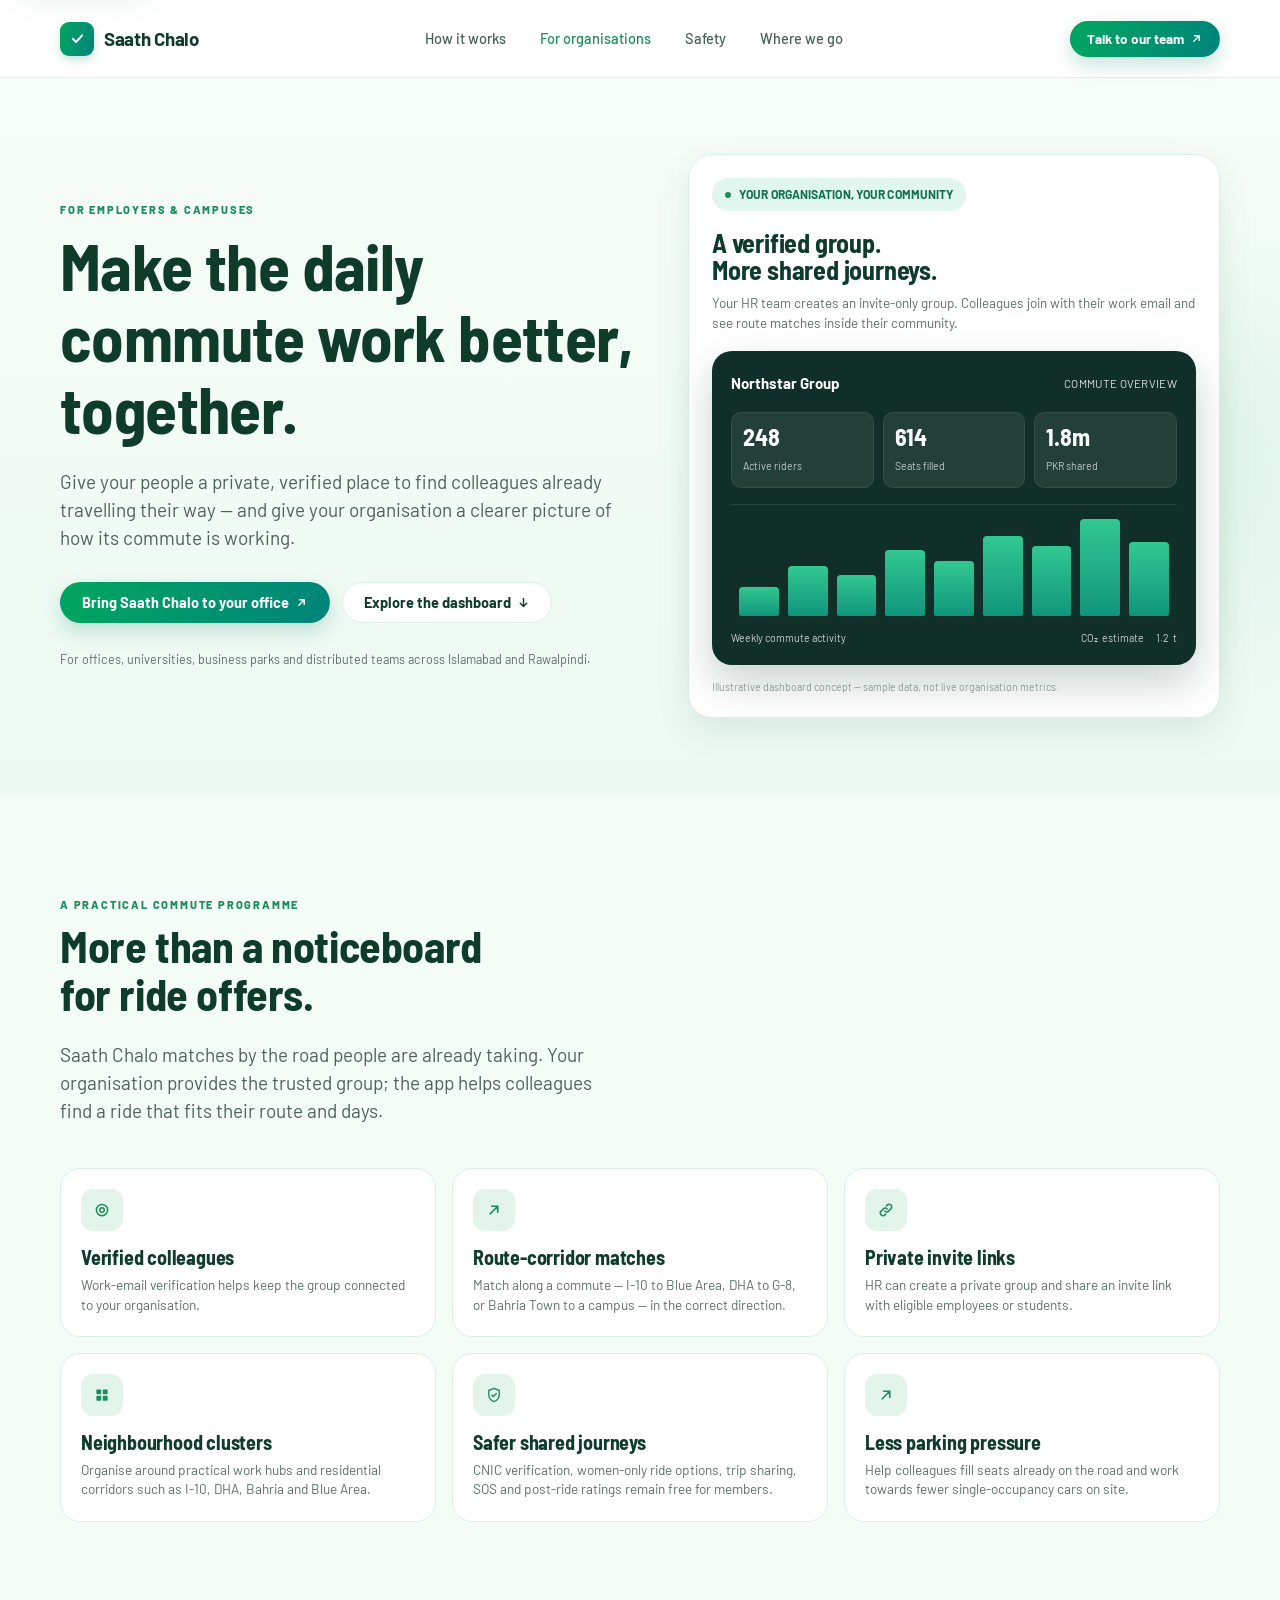
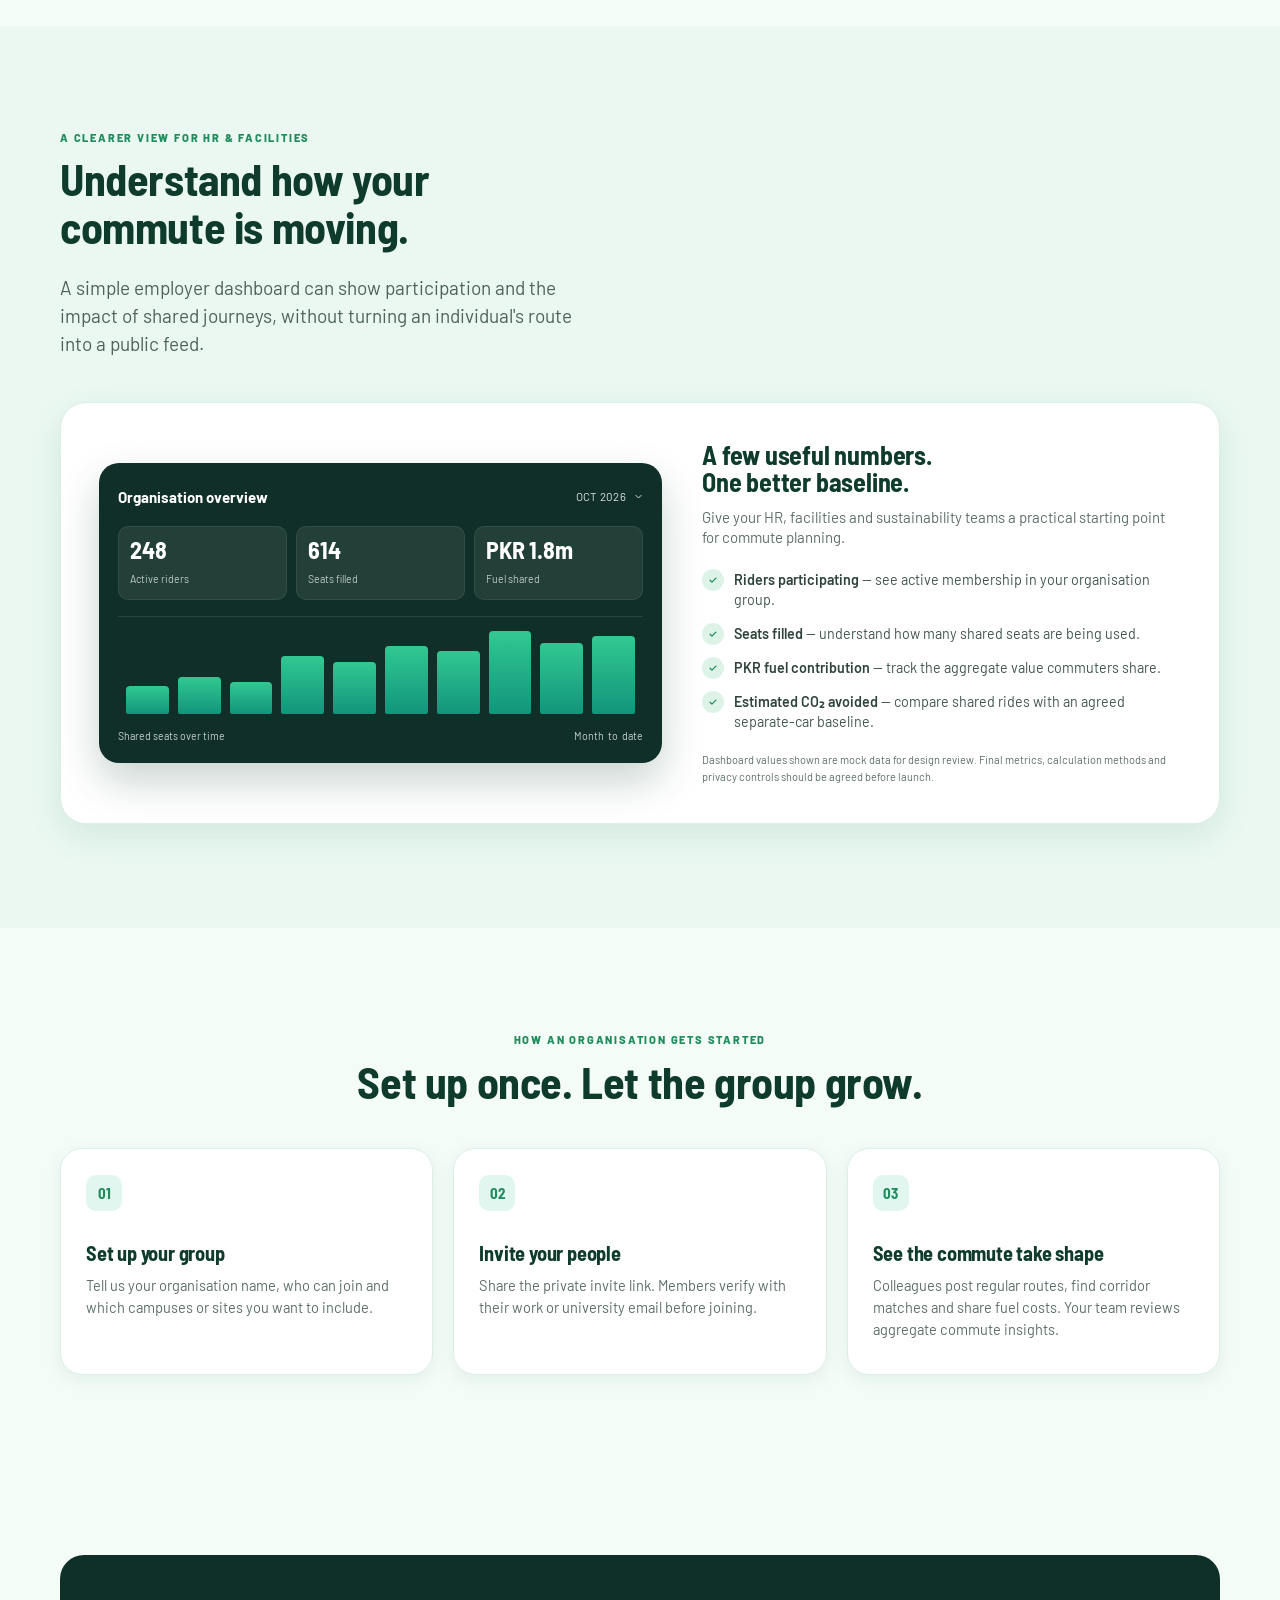
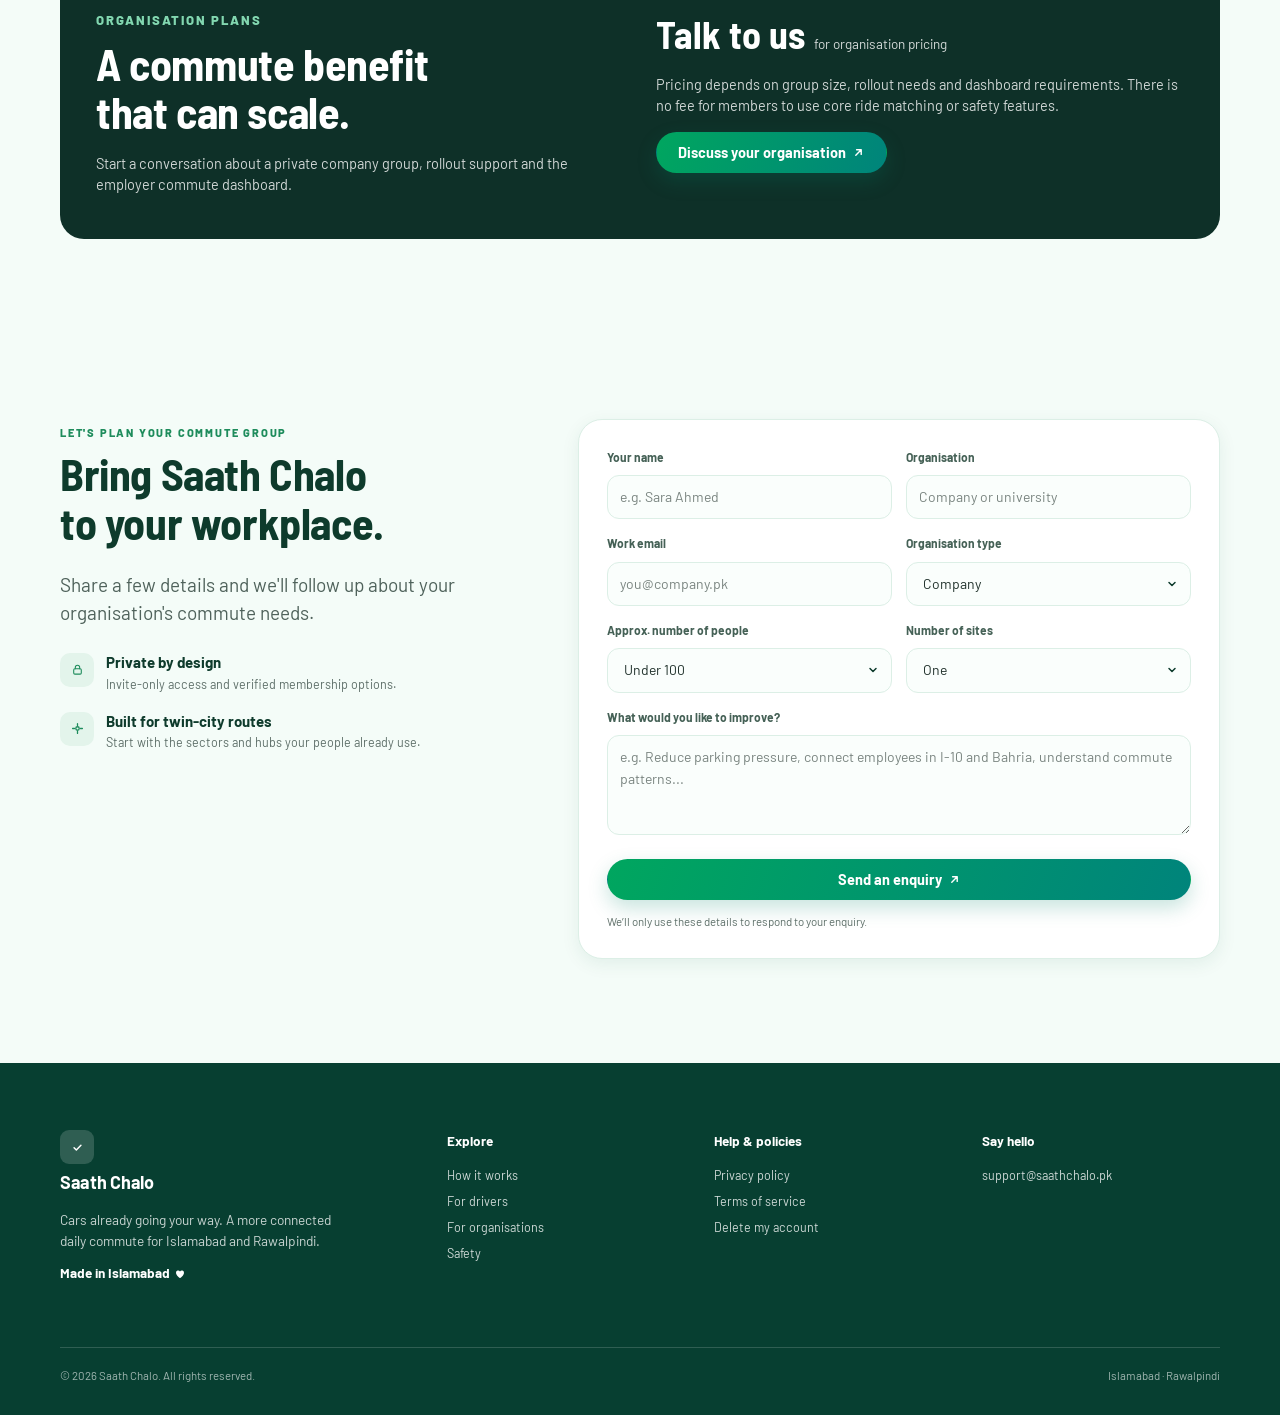
==== public/organisations.html @ 3e1734c1 "Rebuild the site from the ChatGPT design handoff, with section switches Three pages (Home, For organ" ====
<!doctype html>
<html lang="en">
<head>
<meta charset="utf-8">
<meta name="viewport" content="width=device-width, initial-scale=1">
<title>For organisations — Saath Chalo | Commute groups for offices and campuses</title>
<meta name="description" content="Give your people a private, verified place to find colleagues already travelling their way across Islamabad and Rawalpindi — with an employer commute dashboard.">
<meta name="theme-color" content="#F4FCF8">
<link rel="icon" type="image/png" href="favicon.png">
<link rel="preconnect" href="https://fonts.googleapis.com">
<link rel="preconnect" href="https://fonts.gstatic.com" crossorigin>
<link href="https://fonts.googleapis.com/css2?family=Barlow:wght@400;500;600;700;800&family=Barlow+Semi+Condensed:wght@500;600;700&display=swap" rel="stylesheet">
<link rel="stylesheet" href="css/site.css">
</head>
<body>
<a class="skip-link" href="#main">Skip to content</a>

<svg hidden aria-hidden="true">
  <symbol id="i-brand" viewBox="0 0 24 24"><path d="M4.5 12.5 9.5 17.5 19.5 7" fill="none" stroke="#fff" stroke-width="3.2" stroke-linecap="round" stroke-linejoin="round"/></symbol>
  <symbol id="i-check" viewBox="0 0 24 24"><path d="M5 12.5 9.5 17 19 7.5" fill="none" stroke="currentColor" stroke-width="3" stroke-linecap="round" stroke-linejoin="round"/></symbol>
  <symbol id="i-arrow-ur" viewBox="0 0 24 24"><path d="M7 17 17 7M8.5 7H17v8.5" fill="none" stroke="currentColor" stroke-width="2.6" stroke-linecap="round" stroke-linejoin="round"/></symbol>
  <symbol id="i-arrow-down" viewBox="0 0 24 24"><path d="M12 4.5v15M6 13.5l6 6 6-6" fill="none" stroke="currentColor" stroke-width="2.6" stroke-linecap="round" stroke-linejoin="round"/></symbol>
  <symbol id="i-chevron" viewBox="0 0 24 24"><path d="m5 9 7 7 7-7" fill="none" stroke="currentColor" stroke-width="2.6" stroke-linecap="round" stroke-linejoin="round"/></symbol>
  <symbol id="i-menu" viewBox="0 0 24 24"><path d="M4 7h16M4 12h16M4 17h16" fill="none" stroke="currentColor" stroke-width="2" stroke-linecap="round"/></symbol>
  <symbol id="i-target" viewBox="0 0 24 24"><g fill="none" stroke="currentColor" stroke-width="2"><circle cx="12" cy="12" r="7.5"/><circle cx="12" cy="12" r="3"/></g></symbol>
  <symbol id="i-route" viewBox="0 0 24 24"><path d="M7 17 17 7M9 7h8v8" fill="none" stroke="currentColor" stroke-width="2.2" stroke-linecap="round" stroke-linejoin="round"/></symbol>
  <symbol id="i-link" viewBox="0 0 24 24"><g fill="none" stroke="currentColor" stroke-width="2" stroke-linecap="round" stroke-linejoin="round"><path d="M10.5 13.5a3.5 3.5 0 0 0 5 0l3-3a3.5 3.5 0 0 0-5-5l-1 1"/><path d="M13.5 10.5a3.5 3.5 0 0 0-5 0l-3 3a3.5 3.5 0 0 0 5 5l1-1"/></g></symbol>
  <symbol id="i-grid" viewBox="0 0 24 24"><g fill="currentColor"><rect x="4.5" y="4.5" width="6.5" height="6.5" rx="1.2"/><rect x="13" y="4.5" width="6.5" height="6.5" rx="1.2"/><rect x="4.5" y="13" width="6.5" height="6.5" rx="1.2"/><rect x="13" y="13" width="6.5" height="6.5" rx="1.2"/></g></symbol>
  <symbol id="i-shield-check" viewBox="0 0 24 24"><g fill="none" stroke="currentColor" stroke-width="1.8" stroke-linecap="round" stroke-linejoin="round"><path d="M12 3.2 19 6v5.2c0 4.4-2.9 8-7 9.6-4.1-1.6-7-5.2-7-9.6V6l7-2.8Z"/><path d="m9 12 2.1 2.1L15.2 10"/></g></symbol>
  <symbol id="i-lock" viewBox="0 0 24 24"><g fill="none" stroke="currentColor" stroke-width="2" stroke-linecap="round" stroke-linejoin="round"><rect x="5" y="10.5" width="14" height="10" rx="2.2"/><path d="M8 10.5V8a4 4 0 0 1 8 0v2.5"/></g></symbol>
  <symbol id="i-pin" viewBox="0 0 24 24"><g fill="none" stroke="currentColor" stroke-width="2.4" stroke-linecap="round"><circle cx="12" cy="12" r="3.2"/><path d="M12 3v3.5M12 17.5V21M3 12h3.5M17.5 12H21"/></g></symbol>
  <symbol id="i-heart-fill" viewBox="0 0 24 24"><path d="M12 20s-8-4.8-8-10.7A4.3 4.3 0 0 1 12 7a4.3 4.3 0 0 1 8 2.3C20 15.2 12 20 12 20Z" fill="currentColor"/></symbol>
</svg>

<header class="site-header">
  <div class="container header-row">
    <a class="brand" href="index.html" aria-label="Saath Chalo home">
      <span class="brand-mark"><svg aria-hidden="true"><use href="#i-brand"/></svg></span>
      <span class="brand-name">Saath Chalo</span>
    </a>
    <nav class="nav-links" aria-label="Main">
      <a href="index.html#how" data-requires="home_how_it_works">How it works</a>
      <a href="organisations.html" aria-current="page">For organisations</a>
      <a href="safety.html">Safety</a>
      <a href="index.html#areas" data-requires="home_areas">Where we go</a>
    </nav>
    <a class="btn btn-primary header-cta" href="#contact" data-requires="org_contact" data-fallback="mail">Talk to our team <svg aria-hidden="true"><use href="#i-arrow-ur"/></svg></a>
    <button class="menu-toggle" type="button" aria-expanded="false" aria-controls="mobile-menu" aria-label="Open menu"><svg aria-hidden="true"><use href="#i-menu"/></svg></button>
  </div>
  <div class="mobile-menu" id="mobile-menu" hidden>
    <div class="container">
      <ul>
        <li><a href="index.html#how" data-requires="home_how_it_works">How it works</a></li>
        <li><a href="organisations.html" aria-current="page">For organisations</a></li>
        <li><a href="safety.html">Safety</a></li>
        <li><a href="index.html#areas" data-requires="home_areas">Where we go</a></li>
      </ul>
      <a class="btn btn-primary" href="#contact" data-requires="org_contact" data-fallback="mail">Talk to our team <svg aria-hidden="true"><use href="#i-arrow-ur"/></svg></a>
    </div>
  </div>
</header>

<main id="main">

<!-- Hero: always shown -->
<section class="hero org-hero" aria-labelledby="hero-title">
  <div class="container hero-grid">
    <div class="hero-copy">
      <p class="eyebrow">For employers &amp; campuses</p>
      <h1 class="h1" id="hero-title">Make the daily<br>commute work better,<br>together.</h1>
      <p class="lead">Give your people a private, verified place to find colleagues already travelling their way — and give your organisation a clearer picture of how its commute is working.</p>
      <div class="hero-ctas">
        <a class="btn btn-primary" href="#contact" data-requires="org_contact" data-fallback="mail">Bring Saath Chalo to your office <svg aria-hidden="true"><use href="#i-arrow-ur"/></svg></a>
        <a class="btn btn-secondary" href="#dashboard" data-requires="org_dashboard">Explore the dashboard <svg aria-hidden="true"><use href="#i-arrow-down"/></svg></a>
      </div>
      <p class="hero-note">For offices, universities, business parks and distributed teams across Islamabad and Rawalpindi.</p>
    </div>

    <div class="card org-hero-card">
      <p class="tag-pill">Your organisation, your community</p>
      <h2 class="h3">A verified group.<br>More shared journeys.</h2>
      <p class="body-copy">Your HR team creates an invite-only group. Colleagues join with their work email and see route matches inside their community.</p>
      <figure class="dashboard" aria-label="Illustrative dashboard concept for a sample organisation, Northstar Group: 248 active riders, 614 seats filled, PKR 1.8 million shared, an estimated 1.2 tonnes of CO₂">
        <div class="dash-head"><strong>Northstar Group</strong><span>Commute overview</span></div>
        <div class="dash-kpis" aria-hidden="true">
          <div class="dash-kpi"><span class="kpi">248</span><small>Active riders</small></div>
          <div class="dash-kpi"><span class="kpi">614</span><small>Seats filled</small></div>
          <div class="dash-kpi"><span class="kpi">1.8m</span><small>PKR shared</small></div>
        </div>
        <div class="dash-chart" aria-hidden="true">
          <i style="height:30%"></i><i style="height:52%"></i><i style="height:42%"></i><i style="height:68%"></i><i style="height:57%"></i><i style="height:82%"></i><i style="height:72%"></i><i style="height:100%"></i><i style="height:76%"></i>
        </div>
        <figcaption class="dash-foot"><span>Weekly commute activity</span><span>CO₂ estimate &nbsp; 1.2 t</span></figcaption>
      </figure>
      <p class="small-note">Illustrative dashboard concept — sample data, not live organisation metrics.</p>
    </div>
  </div>
</section>

<!-- org_benefits -->
<section class="section bg-base benefits" id="benefits" data-section="org_benefits" aria-labelledby="benefits-title">
  <div class="container">
    <div class="section-head">
      <p class="eyebrow">A practical commute programme</p>
      <h2 class="h2" id="benefits-title">More than a noticeboard<br>for ride offers.</h2>
      <p class="lead">Saath Chalo matches by the road people are already taking. Your organisation provides the trusted group; the app helps colleagues find a ride that fits their route and days.</p>
    </div>
    <ul class="grid-3">
      <li class="card benefit-card">
        <span class="icon-bubble" aria-hidden="true"><svg><use href="#i-target"/></svg></span>
        <h3 class="card-title">Verified colleagues</h3>
        <p>Work-email verification helps keep the group connected to your organisation.</p>
      </li>
      <li class="card benefit-card">
        <span class="icon-bubble" aria-hidden="true"><svg><use href="#i-route"/></svg></span>
        <h3 class="card-title">Route-corridor matches</h3>
        <p>Match along a commute — I-10 to Blue Area, DHA to G-8, or Bahria Town to a campus — in the correct direction.</p>
      </li>
      <li class="card benefit-card">
        <span class="icon-bubble" aria-hidden="true"><svg><use href="#i-link"/></svg></span>
        <h3 class="card-title">Private invite links</h3>
        <p>HR can create a private group and share an invite link with eligible employees or students.</p>
      </li>
      <li class="card benefit-card">
        <span class="icon-bubble" aria-hidden="true"><svg><use href="#i-grid"/></svg></span>
        <h3 class="card-title">Neighbourhood clusters</h3>
        <p>Organise around practical work hubs and residential corridors such as I-10, DHA, Bahria and Blue Area.</p>
      </li>
      <li class="card benefit-card">
        <span class="icon-bubble" aria-hidden="true"><svg><use href="#i-shield-check"/></svg></span>
        <h3 class="card-title">Safer shared journeys</h3>
        <p>CNIC verification, women-only ride options, trip sharing, SOS and post-ride ratings remain free for members.</p>
      </li>
      <li class="card benefit-card">
        <span class="icon-bubble" aria-hidden="true"><svg><use href="#i-route"/></svg></span>
        <h3 class="card-title">Less parking pressure</h3>
        <p>Help colleagues fill seats already on the road and work towards fewer single-occupancy cars on site.</p>
      </li>
    </ul>
  </div>
</section>

<!-- org_dashboard -->
<section class="section bg-tint dash-section" id="dashboard" data-section="org_dashboard" aria-labelledby="dashboard-title">
  <div class="container">
    <div class="section-head">
      <p class="eyebrow">A clearer view for HR &amp; facilities</p>
      <h2 class="h2" id="dashboard-title">Understand how your<br>commute is moving.</h2>
      <p class="lead">A simple employer dashboard can show participation and the impact of shared journeys, without turning an individual's route into a public feed.</p>
    </div>
    <div class="card org-panel">
      <figure class="dashboard" aria-label="Mock organisation overview for October 2026: 248 active riders, 614 seats filled, PKR 1.8 million fuel shared, with a chart of shared seats over time">
        <div class="dash-head"><strong>Organisation overview</strong><span>Oct 2026 <svg aria-hidden="true"><use href="#i-chevron"/></svg></span></div>
        <div class="dash-kpis" aria-hidden="true">
          <div class="dash-kpi"><span class="kpi">248</span><small>Active riders</small></div>
          <div class="dash-kpi"><span class="kpi">614</span><small>Seats filled</small></div>
          <div class="dash-kpi"><span class="kpi">PKR 1.8m</span><small>Fuel shared</small></div>
        </div>
        <div class="dash-chart" aria-hidden="true">
          <i style="height:34%"></i><i style="height:45%"></i><i style="height:39%"></i><i style="height:70%"></i><i style="height:63%"></i><i style="height:83%"></i><i style="height:77%"></i><i style="height:100%"></i><i style="height:86%"></i><i style="height:94%"></i>
        </div>
        <figcaption class="dash-foot"><span>Shared seats over time</span><span>Month to date</span></figcaption>
      </figure>
      <div>
        <h3 class="h3">A few useful numbers.<br>One better baseline.</h3>
        <p class="body-copy">Give your HR, facilities and sustainability teams a practical starting point for commute planning.</p>
        <ul class="check-list">
          <li><span class="check-dot" aria-hidden="true"><svg><use href="#i-check"/></svg></span><span><b>Riders participating</b> — see active membership in your organisation group.</span></li>
          <li><span class="check-dot" aria-hidden="true"><svg><use href="#i-check"/></svg></span><span><b>Seats filled</b> — understand how many shared seats are being used.</span></li>
          <li><span class="check-dot" aria-hidden="true"><svg><use href="#i-check"/></svg></span><span><b>PKR fuel contribution</b> — track the aggregate value commuters share.</span></li>
          <li><span class="check-dot" aria-hidden="true"><svg><use href="#i-check"/></svg></span><span><b>Estimated CO₂ avoided</b> — compare shared rides with an agreed separate-car baseline.</span></li>
        </ul>
        <p class="small-note">Dashboard values shown are mock data for design review. Final metrics, calculation methods and privacy controls should be agreed before launch.</p>
      </div>
    </div>
  </div>
</section>

<!-- org_setup -->
<section class="section bg-base setup" id="setup" data-section="org_setup" aria-labelledby="setup-title">
  <div class="container">
    <div class="section-head center">
      <p class="eyebrow">How an organisation gets started</p>
      <h2 class="h2" id="setup-title">Set up once. Let the group grow.</h2>
    </div>
    <ol class="grid-3">
      <li class="card step-card">
        <span class="num-badge" aria-hidden="true">01</span>
        <h3 class="card-title">Set up your group</h3>
        <p>Tell us your organisation name, who can join and which campuses or sites you want to include.</p>
      </li>
      <li class="card step-card">
        <span class="num-badge" aria-hidden="true">02</span>
        <h3 class="card-title">Invite your people</h3>
        <p>Share the private invite link. Members verify with their work or university email before joining.</p>
      </li>
      <li class="card step-card">
        <span class="num-badge" aria-hidden="true">03</span>
        <h3 class="card-title">See the commute take shape</h3>
        <p>Colleagues post regular routes, find corridor matches and share fuel costs. Your team reviews aggregate commute insights.</p>
      </li>
    </ol>
  </div>
</section>

<!-- org_pricing -->
<section class="bg-base pricing" id="pricing" data-section="org_pricing" aria-labelledby="pricing-title">
  <div class="container">
    <div class="pricing-panel">
      <div>
        <p class="eyebrow">Organisation plans</p>
        <h2 class="h2" id="pricing-title">A commute benefit<br>that can scale.</h2>
        <p>Start a conversation about a private company group, rollout support and the employer commute dashboard.</p>
      </div>
      <div class="pricing-right">
        <p class="price-label"><strong>Talk to us</strong> <span>for organisation pricing</span></p>
        <p>Pricing depends on group size, rollout needs and dashboard requirements. There is no fee for members to use core ride matching or safety features.</p>
        <a class="btn btn-primary" href="#contact" data-requires="org_contact" data-fallback="mail">Discuss your organisation <svg aria-hidden="true"><use href="#i-arrow-ur"/></svg></a>
      </div>
    </div>
  </div>
</section>

<!-- org_contact -->
<section class="bg-base enquiry contact" id="contact" data-section="org_contact" aria-labelledby="contact-title">
  <div class="container split">
    <div>
      <p class="eyebrow">Let's plan your commute group</p>
      <h2 class="h2" id="contact-title">Bring Saath Chalo<br>to your workplace.</h2>
      <p class="lead">Share a few details and we'll follow up about your organisation's commute needs.</p>
      <ul class="support-points">
        <li><span class="icon-bubble" aria-hidden="true"><svg><use href="#i-lock"/></svg></span><span><strong>Private by design</strong><span>Invite-only access and verified membership options.</span></span></li>
        <li><span class="icon-bubble" aria-hidden="true"><svg><use href="#i-pin"/></svg></span><span><strong>Built for twin-city routes</strong><span>Start with the sectors and hubs your people already use.</span></span></li>
      </ul>
    </div>
    <form class="card form-card" data-enquiry novalidate>
      <div class="form-grid">
        <div class="field"><label for="o-name">Your name</label><input id="o-name" name="name" type="text" autocomplete="name" placeholder="e.g. Sara Ahmed" required></div>
        <div class="field"><label for="o-org">Organisation</label><input id="o-org" name="organisation" type="text" autocomplete="organization" placeholder="Company or university" required></div>
        <div class="field"><label for="o-email">Work email</label><input id="o-email" name="email" type="email" autocomplete="email" placeholder="you@company.pk" required></div>
        <div class="field"><label for="o-type">Organisation type</label>
          <select id="o-type" name="organisation_type"><option>Company</option><option>University / campus</option><option>Business park</option><option>Other</option></select></div>
        <div class="field"><label for="o-size">Approx. number of people</label>
          <select id="o-size" name="team_size"><option>Under 100</option><option>100–500</option><option>500–2,000</option><option>2,000+</option></select></div>
        <div class="field"><label for="o-sites">Number of sites</label>
          <select id="o-sites" name="sites"><option>One</option><option>2–3</option><option>4–10</option><option>More than 10</option></select></div>
        <div class="field full"><label for="o-improve">What would you like to improve?</label><textarea id="o-improve" name="improve" rows="3" placeholder="e.g. Reduce parking pressure, connect employees in I-10 and Bahria, understand commute patterns..."></textarea></div>
      </div>
      <button class="btn btn-primary btn-block" type="submit">Send an enquiry <svg aria-hidden="true"><use href="#i-arrow-ur"/></svg></button>
      <p class="form-note">We’ll only use these details to respond to your enquiry.</p>
      <p class="form-status" role="status" hidden></p>
    </form>
  </div>
</section>

</main>

<footer class="site-footer">
  <div class="container">
    <div class="footer-grid">
      <div class="footer-brand">
        <span class="brand-mark" aria-hidden="true"><svg><use href="#i-brand"/></svg></span>
        <span class="brand-name">Saath Chalo</span>
        <p>Cars already going your way. A more connected daily commute for Islamabad and Rawalpindi.</p>
        <p class="made-in">Made in Islamabad <svg aria-hidden="true"><use href="#i-heart-fill"/></svg></p>
      </div>
      <nav class="footer-col" aria-labelledby="f-explore">
        <h2 id="f-explore">Explore</h2>
        <ul>
          <li><a href="index.html#how" data-requires="home_how_it_works">How it works</a></li>
          <li><a href="index.html#drivers" data-requires="home_drivers">For drivers</a></li>
          <li><a href="organisations.html">For organisations</a></li>
          <li><a href="safety.html">Safety</a></li>
        </ul>
      </nav>
      <nav class="footer-col" aria-labelledby="f-help">
        <h2 id="f-help">Help &amp; policies</h2>
        <ul>
          <li><a href="/privacy" data-legal="privacy">Privacy policy</a></li>
          <li><a href="/terms" data-legal="terms">Terms of service</a></li>
          <li><a href="/delete-account" data-legal="delete-account">Delete my account</a></li>
        </ul>
      </nav>
      <div class="footer-col">
        <h2>Say hello</h2>
        <ul>
          <li><a href="mailto:support@saathchalo.pk" data-support-email>support@saathchalo.pk</a></li>
          <li hidden><a href="#" data-social="instagram" rel="noopener">Instagram <svg aria-hidden="true"><use href="#i-arrow-ur"/></svg></a></li>
          <li hidden><a href="#" data-social="facebook" rel="noopener">Facebook <svg aria-hidden="true"><use href="#i-arrow-ur"/></svg></a></li>
          <li hidden><a href="#" data-social="linkedin" rel="noopener">LinkedIn <svg aria-hidden="true"><use href="#i-arrow-ur"/></svg></a></li>
        </ul>
      </div>
    </div>
    <div class="footer-bottom">
      <p>© 2026 Saath Chalo. All rights reserved.</p>
      <p class="fb-right">Islamabad · Rawalpindi</p>
    </div>
  </div>
</footer>

<script src="config.js"></script>
<script src="js/site.js"></script>
</body>
</html>
---- public/css/site.css ----
/*
  Saath Chalo marketing site: shared styles for index.html, organisations.html
  and safety.html.

  Light theme only, on purpose (the owner's standing preference): the whole
  palette is defined once on :root and there are deliberately no
  prefers-color-scheme / data-theme dark blocks.

  Built from the ChatGPT design handoff (website-chatgpt/HANDOFF.md and the
  1440px / 390px mockups). Plain CSS, no build step. Breakpoints follow the
  handoff (sm 640, md 768, lg 1024): two-column sections stack below 1024px,
  card grids drop to one column below 768px / 640px.
*/

:root {
  color-scheme: light;

  /* Colour tokens (HANDOFF 1.2), plus the exact section tints the mockups use */
  --sc-bg: #F4FCF8;
  --sc-white: #FFFFFF;
  --sc-ink: #0E3B2C;
  --sc-body: #22332D;
  --sc-text: #43584E;      /* list and quote copy in the mockups */
  --sc-lead: #4F625B;      /* lead paragraphs */
  --sc-muted: #5E6F69;
  --sc-meta: #85948D;
  --sc-note: #8A9A93;
  --sc-nav: #486158;
  --sc-green: #1E8C5C;
  --sc-deep: #075E46;
  --sc-teal: #00847B;
  --sc-mint: #E0F6EE;
  --sc-mint-icon: #E3F4EB;
  --sc-line: #DCEFE6;
  --sc-line-soft: #E6F2EC;
  --sc-sos: #D94E4E;
  --sc-sos-ink: #6E2B29;
  --sc-sos-text: #74504D;
  --sc-sos-bg: #FFF4F2;
  --sc-sos-soft: #FEE2DF;
  --sc-tint: #EAF8F1;
  --sc-tint-deep: #E7F6EE;
  --sc-strip: #F9FDFA;
  --sc-cream: #FCF5E9;
  --sc-footer: #073F31;
  --sc-dash: #102F28;
  --sc-dash-tile: #223F38;
  --sc-pricing: #0E3028;
  --sc-quote: #8BCDB0;
  --sc-brand-gradient: linear-gradient(110deg, #00A65F 0%, #00847B 100%);
  --sc-bar-gradient: linear-gradient(180deg, #32C892 0%, #11957B 100%);

  --shadow-card: 0 5px 18px rgba(7, 94, 70, 0.08);
  --shadow-float: 0 12px 34px rgba(7, 94, 70, 0.10);
  --shadow-phone: 0 24px 54px rgba(7, 94, 70, 0.20);
  --shadow-btn: 0 8px 20px rgba(0, 132, 107, 0.22);
  --focus-ring: 0 0 0 3px rgba(30, 140, 92, 0.22);

  --font-sans: 'Barlow', Arial, sans-serif;
  --font-display: 'Barlow Semi Condensed', 'Roboto Condensed', Arial, sans-serif;
  --font-urdu: 'Noto Naskh Arabic', 'Urdu Typesetting', 'Noto Nastaliq Urdu', serif;

  --container: 1160px;
  --gutter: 32px;
  --header-h: 77px;
}

/* ---------- Base ---------- */
*, *::before, *::after { box-sizing: border-box; }
html { scroll-behavior: smooth; scroll-padding-top: calc(var(--header-h) + 8px); -webkit-text-size-adjust: 100%; }
body {
  margin: 0;
  background: var(--sc-bg);
  color: var(--sc-body);
  font-family: var(--font-sans);
  font-size: 15.5px;
  line-height: 1.6;
  -webkit-font-smoothing: antialiased;
  overflow-x: hidden;
}
img, svg { display: block; max-width: 100%; }
h1, h2, h3, h4, p, ul, ol, figure, blockquote, dl, dd { margin: 0; }
ul, ol { padding: 0; list-style: none; }
a { color: inherit; }
button, input, select, textarea { font: inherit; color: inherit; }
[hidden] { display: none !important; }

:focus-visible { outline: 2px solid var(--sc-green); outline-offset: 2px; box-shadow: var(--focus-ring); border-radius: 6px; }
.btn:focus-visible, .store-badge:focus-visible, .menu-toggle:focus-visible { outline-offset: 3px; border-radius: 999px; }

.skip-link {
  position: absolute; left: 16px; top: -60px; z-index: 100;
  background: var(--sc-white); color: var(--sc-ink); font-weight: 700;
  padding: 10px 16px; border-radius: 10px; box-shadow: var(--shadow-float);
}
.skip-link:focus { top: 12px; }
.sr-only { position: absolute; width: 1px; height: 1px; padding: 0; margin: -1px; overflow: hidden; clip: rect(0 0 0 0); white-space: nowrap; border: 0; }

.container { width: 100%; max-width: calc(var(--container) + 2 * var(--gutter)); margin: 0 auto; padding-inline: var(--gutter); }

/* ---------- Type ---------- */
.eyebrow {
  font-family: var(--font-sans); font-size: 11px; font-weight: 800; line-height: 1.4;
  letter-spacing: 1.8px; text-transform: uppercase; color: var(--sc-green);
  margin-bottom: 10px;
}
.h1, .h2, .h3, .card-title, .kpi, .display {
  font-family: var(--font-display); color: var(--sc-ink); font-weight: 700; letter-spacing: -0.2px;
}
.h1 { font-size: 65px; line-height: 1.1; letter-spacing: -0.6px; }
.h2 { font-size: 44px; line-height: 1.1; letter-spacing: -0.4px; }
.h3 { font-size: 26px; line-height: 1.04; }
.card-title { font-size: 20.3px; line-height: 1.2; }
.lead { font-size: 19px; line-height: 1.47; color: var(--sc-lead); }
.body-copy { font-size: 15.5px; line-height: 1.45; color: var(--sc-muted); }
.small-note { font-size: 12px; line-height: 1.5; color: var(--sc-note); }
.green { color: var(--sc-green); }

.section-head { max-width: 560px; }
.section-head .lead { margin-top: 22px; max-width: 545px; }
.section-head.center { margin-inline: auto; text-align: center; max-width: none; }

/* ---------- Buttons ---------- */
.btn {
  display: inline-flex; align-items: center; justify-content: center; gap: 6px;
  min-height: 41px; padding: 0 21px; border-radius: 999px;
  font-family: var(--font-sans); font-size: 14.5px; font-weight: 700; line-height: 1;
  text-decoration: none; white-space: nowrap; cursor: pointer; border: 1px solid transparent;
  transition: transform .15s ease, box-shadow .15s ease, background-color .15s ease, border-color .15s ease;
}
.btn svg { width: 13px; height: 13px; flex-shrink: 0; }
.btn-primary { background: var(--sc-brand-gradient); color: #fff; box-shadow: var(--shadow-btn); }
.btn-primary:hover { box-shadow: 0 10px 24px rgba(0, 132, 107, 0.3); transform: translateY(-1px); }
.btn-secondary { background: var(--sc-white); color: var(--sc-ink); border-color: var(--sc-line); }
.btn-secondary:hover { border-color: #B9DFCD; }
.btn-sm { min-height: 36px; padding: 0 16px; font-size: 13.5px; }
.btn-block { width: 100%; }

/* ---------- Header ---------- */
.site-header {
  position: sticky; top: 0; z-index: 50;
  background: rgba(255, 255, 255, 0.96);
  backdrop-filter: saturate(1.2) blur(10px); -webkit-backdrop-filter: saturate(1.2) blur(10px);
  border-bottom: 1px solid #DFF1E8;
}
.header-row { height: 77px; display: flex; align-items: center; justify-content: space-between; gap: 24px; }
.brand { display: inline-flex; align-items: center; gap: 10px; text-decoration: none; color: var(--sc-ink); flex-shrink: 0; }
.brand-mark {
  width: 34px; height: 34px; border-radius: 9px; background: var(--sc-brand-gradient);
  display: inline-flex; align-items: center; justify-content: center; flex-shrink: 0;
  box-shadow: 0 4px 10px rgba(0, 132, 107, 0.22);
}
.brand-mark svg { width: 15px; height: 15px; }
.brand-name { font-family: var(--font-sans); font-weight: 700; font-size: 18.7px; letter-spacing: -0.3px; white-space: nowrap; }
.nav-links { display: flex; align-items: center; gap: 34px; }
.nav-links a { text-decoration: none; color: var(--sc-nav); font-size: 14.5px; font-weight: 500; }
.nav-links a:hover, .nav-links a[aria-current="page"] { color: var(--sc-green); }
.header-cta { min-height: 36px; padding: 0 16px; font-size: 13.5px; }
.menu-toggle {
  display: none; width: 40px; height: 40px; border-radius: 12px; border: 1px solid var(--sc-line);
  background: var(--sc-white); align-items: center; justify-content: center; cursor: pointer; color: var(--sc-ink);
}
.menu-toggle svg { width: 16px; height: 16px; }
.mobile-menu { display: none; }

/* ---------- Hero (shared) ---------- */
.hero { background: linear-gradient(180deg, #F7FDF9 0%, #EDF9F3 100%); position: relative; overflow: hidden; }
.hero::after {
  content: ''; position: absolute; right: -180px; top: 120px; width: 620px; height: 520px; pointer-events: none;
  background: radial-gradient(closest-side, rgba(200, 236, 218, 0.55), rgba(200, 236, 218, 0));
}
.hero > .container { position: relative; z-index: 1; }
.hero-grid { display: grid; grid-template-columns: minmax(0, 1fr) 550px; gap: 50px; align-items: center; }
.hero-copy .lead { margin-top: 24px; max-width: 492px; }
.hero-ctas { display: flex; gap: 12px; margin-top: 30px; flex-wrap: wrap; }
.hero-note { margin-top: 26px; font-size: 13px; color: var(--sc-muted); }

/* Home hero */
.home-hero { padding: 78px 0 72px; }
.home-hero .h1 { margin-top: 12px; max-width: 560px; }
.store-badges { display: flex; gap: 10px; margin-top: 20px; flex-wrap: wrap; }
.store-badge {
  display: inline-flex; align-items: center; gap: 12px; width: 148px; height: 45px; padding: 0 14px;
  background: var(--sc-white); border: 1px solid var(--sc-line); border-radius: 10px;
  text-decoration: none; color: var(--sc-ink);
}
a.store-badge:hover { border-color: #B9DFCD; }
.store-badge svg { width: 18px; height: 18px; flex-shrink: 0; }
.store-badge .sb-text { display: flex; flex-direction: column; line-height: 1.15; }
.store-badge .sb-sub { font-size: 10px; color: var(--sc-muted); white-space: nowrap; }
.store-badge .sb-name { font-size: 13.5px; font-weight: 700; white-space: nowrap; }
.urdu-line {
  display: inline-block; margin-top: 18px; padding: 4px 14px 6px; border-radius: 12px;
  background: #E2F6EC; color: #087C60; font-family: var(--font-urdu); font-size: 20px; font-weight: 600; line-height: 1.5;
}
.proof {
  display: flex; gap: 28px; margin-top: 32px; padding-top: 22px; border-top: 1px solid var(--sc-line);
  max-width: 465px;
}
.proof dt { font-family: var(--font-display); font-weight: 700; font-size: 24.5px; line-height: 1.1; color: var(--sc-ink); letter-spacing: -0.3px; }
.proof dd { margin-top: 6px; font-size: 12.4px; color: var(--sc-meta); line-height: 1.35; }

/* Hero illustration + phone */
.hero-visual { position: relative; height: 510px; }
.hero-scene { position: absolute; left: 0; right: 0; top: 34px; height: 448px; }
.hero-scene svg { width: 100%; height: 100%; }
.hero-phone { position: absolute; left: 130px; top: 0; transform: rotate(4.2deg); transform-origin: 50% 50%; }
.float-card {
  position: absolute; z-index: 3; background: var(--sc-white); border: 1px solid var(--sc-line);
  border-radius: 14px; box-shadow: var(--shadow-float); padding: 14px 15px;
}
.float-card .fc-icon {
  width: 26px; height: 26px; border-radius: 7px; background: var(--sc-mint); color: var(--sc-green);
  display: flex; align-items: center; justify-content: center; margin-bottom: 8px;
}
.float-card .fc-icon svg { width: 11px; height: 11px; }
.float-card strong { display: block; font-size: 13.5px; font-weight: 700; color: var(--sc-ink); line-height: 1.3; }
.float-card span { display: block; font-size: 11.5px; color: var(--sc-muted); margin-top: 5px; white-space: nowrap; }
.fc-direction { right: 0; top: 54px; width: 142px; }
.fc-days { left: 0; top: 368px; width: 155px; }

/* ---------- Phone frame (holds a real app screenshot) ---------- */
.phone {
  position: relative; width: 248px; padding: 11px; border-radius: 38px; background: #12352B;
  box-shadow: var(--shadow-phone);
}
.phone::before {
  content: ''; position: absolute; top: 11px; left: 50%; transform: translateX(-50%);
  width: 86px; height: 18px; background: #12352B; border-radius: 0 0 12px 12px; z-index: 2;
}
.phone-screen { border-radius: 28px; overflow: hidden; background: #fff; aspect-ratio: 824 / 1720; }
.phone-screen img { width: 100%; height: 100%; object-fit: cover; object-position: top center; }

/* ---------- Twin-city strip ---------- */
.city-strip { background: var(--sc-strip); border-top: 1px solid var(--sc-line); border-bottom: 1px solid var(--sc-line); }
.city-strip .container { min-height: 69px; display: flex; align-items: center; justify-content: space-between; gap: 20px; }
.city-strip .strip-label { font-size: 13.5px; font-weight: 600; color: #4E675C; white-space: nowrap; }
.city-strip ul { display: flex; flex: 1; justify-content: space-between; margin-left: 110px; gap: 16px; }
.city-strip li { font-size: 13.5px; font-weight: 600; letter-spacing: 0.2px; color: #7B8B84; text-transform: uppercase; white-space: nowrap; }

/* ---------- Sections ---------- */
.section { padding: 104px 0; }
.bg-base { background: var(--sc-bg); }
.bg-tint { background: var(--sc-tint); }
.bg-tint-deep { background: var(--sc-tint-deep); }
.bg-cream { background: var(--sc-cream); }
.bg-org { background: linear-gradient(180deg, #F4FCF8 0%, #ECF8F1 100%); }
.bg-sos { background: var(--sc-sos-bg); }

.split { display: grid; gap: 56px; align-items: center; }

/* Cards */
.card {
  background: var(--sc-white); border: 1px solid var(--sc-line); border-radius: 22px; box-shadow: var(--shadow-card);
}
.grid-3 { display: grid; grid-template-columns: repeat(3, minmax(0, 1fr)); gap: 18px 20px; }
.grid-4 { display: grid; grid-template-columns: repeat(4, minmax(0, 1fr)); gap: 16px; }
.grid-2 { display: grid; grid-template-columns: repeat(2, minmax(0, 1fr)); gap: 17px; }
.icon-bubble {
  width: 42px; height: 42px; border-radius: 12px; background: var(--sc-mint-icon); color: var(--sc-green);
  display: flex; align-items: center; justify-content: center; flex-shrink: 0;
}
.icon-bubble svg { width: 18px; height: 18px; }
.icon-bubble.sos { background: #FDECEA; color: var(--sc-sos); }
.num-badge {
  width: 36px; height: 36px; border-radius: 10px; background: var(--sc-mint); color: var(--sc-green);
  display: flex; align-items: center; justify-content: center;
  font-family: var(--font-display); font-weight: 700; font-size: 15px;
}

/* Step cards */
.step-card { padding: 26px 25px 34px; }
.step-card .card-title { margin-top: 30px; }
.step-card p { margin-top: 10px; font-size: 14.6px; line-height: 1.48; color: var(--sc-muted); }
.how .grid-3 { margin-top: 44px; }

/* Feature cards (icon + title + text) */
.feature-card { padding: 23px 23px 28px; }
.feature-card .card-title { margin-top: 22px; }
.feature-card p { margin-top: 10px; font-size: 14.6px; line-height: 1.48; color: var(--sc-muted); }

/* Check lists */
.check-list { display: grid; gap: 14px; }
.check-list li { display: flex; gap: 10px; align-items: flex-start; font-size: 14.3px; line-height: 1.42; color: var(--sc-text); }
.check-list li b { color: #2F443B; font-weight: 600; }
.check-dot {
  width: 22px; height: 22px; border-radius: 50%; background: #DDF3E8; color: var(--sc-green);
  display: inline-flex; align-items: center; justify-content: center; flex-shrink: 0; margin-top: -1px;
}
.check-dot svg { width: 10px; height: 10px; }

/* Tag pill */
.tag-pill {
  display: inline-flex; align-items: center; gap: 8px; height: 33px; padding: 0 13px; border-radius: 999px;
  background: var(--sc-mint); color: #10704F; font-size: 12px; font-weight: 700; text-transform: uppercase; letter-spacing: 0.1px;
}
.tag-pill::before { content: ''; width: 6px; height: 6px; border-radius: 50%; background: var(--sc-green); }

/* ---------- Home: corridor ---------- */
.corridor .split { grid-template-columns: minmax(0, 1fr) 604px; }
.corridor .lead { margin-top: 22px; font-size: 17.5px; max-width: 480px; }
.corridor .check-list { margin-top: 30px; max-width: 500px; }
.corridor .btn { margin-top: 26px; }
.corridor-card { padding: 24px 24px 24px; border-radius: 26px; box-shadow: var(--shadow-float); }
.corridor-map { border-radius: 18px; overflow: hidden; background: #F7FCF9; }
.corridor-map svg { width: 100%; height: auto; }
.corridor-legend { display: flex; justify-content: space-between; gap: 12px; margin-top: 16px; font-size: 12px; color: var(--sc-muted); }
.corridor-legend b { color: var(--sc-ink); font-weight: 700; }

/* ---------- Home: safety teaser ---------- */
.home-safety .grid-3 { margin-top: 46px; }
.home-safety .after-grid { margin-top: 25px; }

/* ---------- Home: drivers ---------- */
.drivers .split { grid-template-columns: 466px minmax(0, 1fr); }
.drivers .phone-wrap { display: flex; justify-content: center; }
.drivers .phone { width: 246px; }
.drivers .lead { margin-top: 24px; max-width: 560px; }
.drivers .check-list { margin-top: 26px; }
.drivers .btn { margin-top: 26px; }

/* ---------- Org panel + dashboard ---------- */
.org-teaser .section-head { max-width: 560px; }
.org-panel { margin-top: 44px; padding: 38px; border-radius: 26px; box-shadow: var(--shadow-float); display: grid; grid-template-columns: minmax(0, 1fr) 521px; gap: 40px; align-items: center; }
.org-panel .h3 { margin-top: 20px; }
.org-panel .body-copy { margin-top: 12px; font-size: 15px; line-height: 1.38; }
.org-panel .check-list { margin-top: 18px; gap: 13px; }
.org-panel .btn { margin-top: 26px; }

.dashboard { background: var(--sc-dash); color: #fff; border-radius: 20px; padding: 20px 19px 20px; box-shadow: 0 18px 40px rgba(7, 60, 45, 0.22); }
.dash-head { display: flex; align-items: center; justify-content: space-between; gap: 12px; }
.dash-head strong { font-size: 15px; font-weight: 700; }
.dash-head span { font-size: 11.5px; letter-spacing: 0.3px; text-transform: uppercase; color: rgba(255, 255, 255, 0.85); display: inline-flex; align-items: center; gap: 8px; }
.dash-head span svg { width: 9px; height: 9px; }
.dash-kpis { display: grid; grid-template-columns: repeat(3, minmax(0, 1fr)); gap: 9px; margin-top: 17px; }
.dash-kpi { background: var(--sc-dash-tile); border: 1px solid rgba(255, 255, 255, 0.08); border-radius: 10px; padding: 11px 11px 12px; }
.dash-kpi .kpi { color: #fff; font-size: 24px; line-height: 1; display: block; }
.dash-kpi small { display: block; margin-top: 9px; font-size: 10.5px; color: rgba(255, 255, 255, 0.72); }
.dash-chart { margin-top: 16px; border-top: 1px solid rgba(255, 255, 255, 0.1); padding: 14px 8px 0; height: 98px; display: flex; align-items: flex-end; gap: 9px; }
.dash-chart i { flex: 1; background: var(--sc-bar-gradient); border-radius: 4px 4px 2px 2px; display: block; }
.dash-foot { display: flex; justify-content: space-between; margin-top: 14px; font-size: 10.5px; color: rgba(255, 255, 255, 0.78); }
.dash-foot span + span { word-spacing: 2px; }

/* ---------- Home: savings ---------- */
.savings .split { grid-template-columns: minmax(0, 1fr) 560px; gap: 40px; }
.savings .lead { margin-top: 24px; max-width: 560px; }
.savings .small-note { margin-top: 18px; font-size: 13.5px; color: var(--sc-muted); max-width: 560px; line-height: 1.45; }
.calc-card { padding: 28px 28px 28px; border-radius: 26px; }
.calc-rows { margin-top: 4px; }
.calc-row { display: flex; align-items: center; justify-content: space-between; gap: 16px; padding: 12px 0 13px; border-bottom: 1px solid var(--sc-line-soft); }
.calc-row dt { font-size: 13.5px; color: var(--sc-muted); }
.calc-row dd { font-family: var(--font-display); font-weight: 700; font-size: 20px; line-height: 1.2; color: var(--sc-ink); display: inline-flex; align-items: center; gap: 4px; }
.calc-row dd svg { width: 16px; height: 16px; }
.calc-result { margin-top: 15px; background: var(--sc-tint-deep); border-radius: 16px; padding: 15px 19px 17px; display: flex; align-items: center; justify-content: space-between; }
.calc-result small { display: block; font-size: 11.5px; color: var(--sc-muted); }
.calc-result .kpi { display: block; margin-top: 6px; font-size: 36px; line-height: 1; color: var(--sc-green); }
.calc-result .icon-bubble { width: 40px; height: 40px; background: #DDF4E9; }
.calc-result .icon-bubble svg { width: 12px; height: 12px; }
.calc-env { margin-top: 16px; font-size: 13.5px; line-height: 1.45; color: var(--sc-text); }
.calc-env b { color: #2F443B; font-weight: 600; }
.calc-card .small-note { margin-top: 14px; font-size: 11.5px; }

/* ---------- Home: stories ---------- */
.stories .grid-3 { margin-top: 46px; }
.story-card { padding: 22px 24px 24px; display: flex; flex-direction: column; }
.story-card .q-mark { font-family: Georgia, serif; font-size: 36px; line-height: 1; height: 22px; color: var(--sc-quote); font-weight: 700; }
.story-card blockquote { margin-top: 30px; font-size: 15.7px; line-height: 1.47; color: var(--sc-text); }
.story-card figcaption { margin-top: 20px; display: flex; align-items: center; gap: 10px; }
.avatar { width: 34px; height: 34px; border-radius: 50%; background: #DDF3E8; color: #5F7C70; display: inline-flex; align-items: center; justify-content: center; font-size: 10.5px; font-weight: 700; flex-shrink: 0; }
.story-card figcaption strong { display: block; font-size: 13.5px; color: var(--sc-ink); line-height: 1.3; }
.story-card figcaption span span { display: block; font-size: 11.5px; color: var(--sc-meta); }
.stories .small-note { margin-top: 24px; }

/* ---------- Home: areas ---------- */
.areas .grid-3 { margin-top: 46px; }
.area-card { padding: 23px 23px 30px; }
.area-card .card-title { margin-top: 22px; }
.area-card p { margin-top: 10px; font-size: 14.6px; line-height: 1.48; color: var(--sc-muted); }
.icon-bubble.small-icon svg { width: 11px; height: 11px; }

/* ---------- Enquiry form ---------- */
.enquiry { padding: 76px 0 54px; }
.enquiry .split { grid-template-columns: minmax(0, 1fr) 642px; gap: 36px; align-items: start; }
.enquiry .split > div:first-child { padding-top: 6px; }
.enquiry .lead { margin-top: 24px; max-width: 480px; }
.support-points { margin-top: 26px; display: grid; gap: 18px; }
.support-points li { display: flex; gap: 12px; align-items: flex-start; }
.support-points .icon-bubble { width: 34px; height: 34px; border-radius: 10px; }
.support-points .icon-bubble svg { width: 13px; height: 13px; }
.support-points strong { display: block; font-size: 15px; color: var(--sc-ink); line-height: 1.25; }
.support-points span span { display: block; font-size: 12.5px; color: var(--sc-muted); margin-top: 2px; }
.form-card { padding: 28px; border-radius: 24px; }
.form-grid { display: grid; grid-template-columns: repeat(2, minmax(0, 1fr)); gap: 15px 14px; }
.field { display: flex; flex-direction: column; gap: 8px; }
.field.full { grid-column: 1 / -1; }
.field label { font-size: 12px; font-weight: 700; color: #456156; }
.field input, .field select, .field textarea {
  width: 100%; min-height: 44px; border: 1px solid var(--sc-line); border-radius: 12px; background: #FAFEFC;
  padding: 10px 12px; font-size: 14px; color: var(--sc-body);
}
.field select { appearance: none; -webkit-appearance: none; background-image: url("data:image/svg+xml,%3Csvg xmlns='http://www.w3.org/2000/svg' width='12' height='12' viewBox='0 0 24 24' fill='none' stroke='%230E3B2C' stroke-width='3' stroke-linecap='round' stroke-linejoin='round'%3E%3Cpath d='m6 9 6 6 6-6'/%3E%3C/svg%3E"); background-repeat: no-repeat; background-position: right 12px center; padding-right: 32px; padding-left: 16px; }
.field textarea { min-height: 100px; resize: vertical; }
.field input::placeholder, .field textarea::placeholder { color: #7A8580; }
.field input:focus, .field select:focus, .field textarea:focus { outline: none; border-color: var(--sc-green); box-shadow: var(--focus-ring); }
.form-card .btn { margin-top: 24px; min-height: 41px; }
.form-card .form-note { margin-top: 12px; font-size: 11.5px; color: var(--sc-muted); }
.form-status { margin-top: 12px; font-size: 13px; line-height: 1.5; color: var(--sc-ink); background: var(--sc-mint); border-radius: 10px; padding: 10px 12px; }
.form-status a { color: var(--sc-green); font-weight: 600; }

/* ---------- FAQ ---------- */
.faq { padding: 54px 0 76px; }
.faq-list { margin-top: 44px; background: var(--sc-white); border: 1px solid var(--sc-line); border-radius: 22px; box-shadow: var(--shadow-card); overflow: hidden; }
.faq-item { padding: 23px 24px 22px; }
.faq-item + .faq-item { border-top: 1px solid var(--sc-line-soft); }
.faq-item h3 { font-family: var(--font-sans); font-size: 15.7px; font-weight: 700; color: var(--sc-ink); line-height: 1.35; }
.faq-item p { margin-top: 6px; font-size: 13.4px; line-height: 1.42; color: var(--sc-muted); max-width: 900px; }

/* ---------- Footer ---------- */
.site-footer { background: var(--sc-footer); color: rgba(255, 255, 255, 0.8); padding: 67px 0 30px; }
.footer-grid { display: grid; grid-template-columns: 387px 267px 268px 1fr; }
.footer-brand .brand-mark { background: rgba(255, 255, 255, 0.16); box-shadow: none; }
.footer-brand .brand-mark svg { width: 11px; height: 11px; }
.footer-brand .brand-name { display: block; margin-top: 4px; color: #fff; font-size: 18px; }
.footer-brand p { margin-top: 12px; max-width: 290px; font-size: 13.7px; line-height: 1.55; color: rgba(255, 255, 255, 0.78); }
.footer-brand .made-in { margin-top: 12px; font-size: 13.5px; font-weight: 700; color: #fff; display: inline-flex; align-items: center; gap: 4px; }
.footer-brand .made-in svg { width: 12px; height: 12px; }
.footer-col h2 { font-family: var(--font-sans); font-size: 13.5px; font-weight: 700; color: #fff; }
.footer-col ul { margin-top: 14px; display: grid; gap: 7px; font-size: 12.5px; line-height: 19px; }
.footer-col a, .footer-col li > span { font-size: 12.5px; color: rgba(255, 255, 255, 0.8); text-decoration: none; line-height: 1.5; display: inline-flex; align-items: center; gap: 3px; }
.footer-col a:hover { color: #fff; text-decoration: underline; }
.footer-col a svg { width: 9px; height: 9px; }
.footer-bottom { margin-top: 62px; padding-top: 18px; border-top: 1px solid rgba(255, 255, 255, 0.16); display: flex; justify-content: space-between; gap: 16px; font-size: 11.5px; color: rgba(255, 255, 255, 0.62); }
.footer-bottom .fb-right { display: flex; gap: 12px; align-items: center; }
.footer-bottom .fb-right .sep { width: 1px; height: 13px; background: rgba(255, 255, 255, 0.4); }

/* ---------- Organisations page ---------- */
.org-hero { padding: 76px 0 75px; }
.org-hero .hero-grid { grid-template-columns: minmax(0, 1fr) 532px; gap: 36px; }
.org-hero .h1 { margin-top: 12px; font-size: 65px; }
.org-hero .lead { max-width: 560px; }
.org-hero .hero-note { font-size: 12.5px; }
.org-hero-card { padding: 23px 23px 22px; border-radius: 24px; box-shadow: var(--shadow-float); }
.org-hero-card .h3 { margin-top: 18px; }
.org-hero-card .body-copy { margin-top: 10px; font-size: 13.5px; line-height: 1.45; }
.org-hero-card .dashboard { margin-top: 19px; padding: 20px 19px 18px; }
.org-hero-card .dash-kpis { gap: 9px; }
.org-hero-card .dash-kpi { padding: 12px 11px 12px; }
.org-hero-card .dash-chart { height: 112px; }
.org-hero-card .small-note { margin-top: 14px; font-size: 10.5px; }

.benefits .grid-3 { margin-top: 44px; gap: 16px; }
.benefit-card { padding: 20px 20px 22px; border-radius: 20px; box-shadow: none; }
.benefit-card .card-title { margin-top: 14px; font-size: 20px; }
.benefit-card p { margin-top: 6px; font-size: 13.6px; line-height: 1.42; color: var(--sc-muted); }

.dash-section .org-panel { margin-top: 44px; grid-template-columns: 563px minmax(0, 1fr); gap: 40px; padding: 38px 38px; }
.dash-section .dashboard { padding: 22px 19px 18px; }
.dash-section .dash-chart { height: 98px; }
.dash-section .check-list { margin-top: 22px; gap: 13px; }
.dash-section .small-note { margin-top: 20px; font-size: 11px; color: var(--sc-muted); }

.setup .grid-3 { margin-top: 42px; }
.setup .step-card { padding-bottom: 34px; }

.pricing-panel { background: var(--sc-pricing); color: #fff; border-radius: 24px; padding: 40px 36px 44px; display: grid; grid-template-columns: minmax(0, 1fr) minmax(0, 1fr); gap: 32px; align-items: start; }
.pricing-panel .eyebrow { color: #82D7B0; font-size: 13px; letter-spacing: 1.8px; }
.pricing-panel .h2 { color: #fff; margin-top: 6px; }
.pricing-panel p { margin-top: 16px; font-size: 14.5px; line-height: 1.45; color: rgba(255, 255, 255, 0.8); max-width: 540px; }
.pricing-panel .price-label { margin-top: 16px; display: flex; align-items: baseline; gap: 9px; flex-wrap: wrap; }
.pricing-panel .price-label strong { font-family: var(--font-display); font-weight: 700; font-size: 38px; color: #fff; line-height: 1; }
.pricing-panel .price-label span { font-size: 13.5px; color: rgba(255, 255, 255, 0.82); }
.pricing-panel .pricing-right p { margin-top: 20px; }
.pricing-panel .btn { margin-top: 16px; }
.setup.section { padding: 104px 0 90px; }
.pricing { padding: 90px 0; }
.enquiry.contact { padding: 90px 0 104px; }
.dash-section .org-panel .h3 { margin-top: 0; }

/* ---------- Safety page ---------- */
.safety-hero { padding: 72px 0 70px; }
.safety-hero .hero-grid { grid-template-columns: minmax(0, 1fr) 534px; gap: 76px; }
.safety-hero .h1 { margin-top: 12px; }
.safety-hero .lead { max-width: 560px; }
.safety-hero .hero-note { font-size: 12.5px; margin-top: 24px; }
.tile-grid { display: grid; grid-template-columns: repeat(2, minmax(0, 1fr)); gap: 12px 14px; }
.tile { background: var(--sc-white); border: 1px solid var(--sc-line); border-radius: 18px; box-shadow: var(--shadow-float); padding: 22px 22px 24px; min-height: 168px; }
.tile:nth-child(1) { transform: rotate(0.6deg); }
.tile:nth-child(2) { transform: rotate(0.9deg) translateY(4px); }
.tile:nth-child(3) { transform: rotate(0.6deg); }
.tile:nth-child(4) { transform: rotate(1deg) translateY(4px); }
.tile h2 { margin-top: 22px; font-size: 15px; font-weight: 600; color: var(--sc-ink); line-height: 1.3; }
.tile p { margin-top: 8px; font-size: 11.5px; line-height: 1.75; color: var(--sc-muted); }

.basics .grid-4 { margin-top: 46px; }
.basic-card { padding: 20px 20px 22px; border-radius: 20px; box-shadow: none; }
.basic-card .step-no { font-family: var(--font-display); font-weight: 700; font-size: 23px; line-height: 1; color: #8BCDB0; }
.basic-card .icon-bubble { margin-top: 6px; }
.basic-card .card-title { margin-top: 14px; font-size: 20px; }
.basic-card p { margin-top: 6px; font-size: 13.6px; line-height: 1.38; color: var(--sc-muted); }

.privacy .org-panel { grid-template-columns: minmax(0, 1fr) 521px; gap: 62px; }
.care-card .icon-bubble.small-icon svg { width: 13px; height: 13px; }
.match-flow { background: #F5FBF8; border: 1px solid var(--sc-line); border-radius: 20px; padding: 24px 28px 26px; box-shadow: var(--shadow-card); }
.match-flow .eyebrow { margin-bottom: 14px; }
.match-flow ol { display: grid; gap: 9px; }
.match-flow li { background: #fff; border: 1px solid var(--sc-line); border-radius: 10px; padding: 9px 10px 10px; }
.match-flow li.agree { background: #EEF8F3; border-color: #A9D9C2; }
.match-flow li strong { display: block; font-size: 12.5px; font-weight: 700; color: var(--sc-ink); }
.match-flow li span { display: block; margin-top: 6px; font-size: 10.5px; color: var(--sc-muted); }
.match-flow .fake-btn { margin-top: 10px; height: 32px; border-radius: 9px; background: var(--sc-brand-gradient); color: #fff; font-size: 11px; font-weight: 700; display: flex; align-items: center; justify-content: center; }
.match-flow .small-note { margin-top: 12px; font-size: 10.5px; color: var(--sc-muted); }

.sos-section { padding: 104px 0 104px; }
.sos-section .split { grid-template-columns: 448px minmax(0, 1fr); gap: 40px; }
.sos-visual { display: flex; justify-content: center; }
.sos-ring { width: 180px; height: 180px; border-radius: 50%; background: radial-gradient(circle, #FDDAD6 0%, #FEE4E1 55%, #FFEDEA 100%); display: flex; align-items: center; justify-content: center; }
.sos-button { width: 106px; height: 106px; border-radius: 50%; background: #E04545; color: #fff; display: flex; align-items: center; justify-content: center; font-family: var(--font-sans); font-weight: 800; font-size: 19px; letter-spacing: 0.3px; box-shadow: 0 12px 26px rgba(217, 78, 78, 0.35); }
.sos-section .eyebrow { color: var(--sc-sos); font-size: 14px; letter-spacing: 1.5px; }
.sos-section .h2 { color: var(--sc-sos-ink); margin-top: 6px; }
.sos-section .sos-body { margin-top: 16px; font-size: 16px; line-height: 1.45; color: var(--sc-sos-text); }
.sos-note { margin-top: 18px; background: #fff; border: 1px solid #F3D3CF; border-radius: 16px; padding: 15px 17px; font-size: 12.5px; line-height: 1.45; color: var(--sc-sos-text); }
.sos-note b { color: #5A2E2B; }

.shared-care { padding: 104px 0 104px; }
.shared-care .grid-2 { margin-top: 42px; }
.care-card { padding: 23px 23px 26px; }
.care-card .card-title { margin-top: 22px; }
.care-card p { margin-top: 10px; font-size: 14.6px; line-height: 1.48; color: var(--sc-muted); }

.final-cta { padding: 82px 0 90px; }
.final-cta .container { display: flex; align-items: center; justify-content: space-between; gap: 32px; }
.final-cta .lead { margin-top: 18px; font-size: 16.5px; }

/* =========================================================
   Responsive (HANDOFF 1.7): xl 1280, lg 1024, md 768, sm 640
   ========================================================= */
@media (max-width: 1279px) {
  .hero-grid { grid-template-columns: minmax(0, 1fr) 480px; gap: 36px; }
  .hero-visual { transform: scale(0.88); transform-origin: right center; }
  .corridor .split { grid-template-columns: minmax(0, 1fr) minmax(0, 1.1fr); }
  .savings .split { grid-template-columns: minmax(0, 1fr) minmax(0, 1fr); }
  .enquiry .split { grid-template-columns: minmax(0, 0.9fr) minmax(0, 1.1fr); }
  .org-panel, .dash-section .org-panel, .privacy .org-panel { grid-template-columns: minmax(0, 1fr) minmax(0, 1fr); }
  .footer-grid { grid-template-columns: 1.4fr 1fr 1fr 1fr; gap: 24px; }
  .city-strip ul { margin-left: 48px; }
  .org-hero .hero-grid, .safety-hero .hero-grid { grid-template-columns: minmax(0, 1fr) minmax(0, 0.9fr); gap: 40px; }
  .org-hero .h1 { font-size: 60px; }
  .safety-hero .h1 { font-size: 60px; }
}

@media (max-width: 1023px) {
  :root { --header-h: 66px; }
  .header-row { height: 66px; }
  .nav-links, .header-cta { display: none; }
  .menu-toggle { display: inline-flex; }
  .mobile-menu { display: block; border-top: 1px solid var(--sc-line); background: #fff; padding: 8px 0 18px; }
  .mobile-menu[hidden] { display: none !important; }
  .mobile-menu ul { display: grid; }
  .mobile-menu li a { display: flex; align-items: center; min-height: 48px; text-decoration: none; color: var(--sc-ink); font-weight: 600; font-size: 16px; border-bottom: 1px solid var(--sc-line-soft); }
  .mobile-menu .btn { margin-top: 16px; width: 100%; min-height: 46px; }

  .hero-grid, .org-hero .hero-grid, .safety-hero .hero-grid { grid-template-columns: minmax(0, 1fr); gap: 40px; }
  .hero-visual { transform: none; margin: 0 auto; width: 100%; max-width: 550px; }
  .split, .corridor .split, .drivers .split, .savings .split, .enquiry .split, .sos-section .split { grid-template-columns: minmax(0, 1fr); gap: 40px; }
  .drivers .phone-wrap { order: 2; }
  .org-panel, .dash-section .org-panel, .privacy .org-panel { grid-template-columns: minmax(0, 1fr); gap: 30px; }
  .dash-section .org-panel .dashboard { order: 2; }
  .pricing-panel { grid-template-columns: minmax(0, 1fr); gap: 8px; }
  .grid-4 { grid-template-columns: repeat(2, minmax(0, 1fr)); }
  .city-strip .container { flex-direction: column; justify-content: center; padding-block: 26px; gap: 14px; }
  .city-strip ul { margin-left: 0; flex-wrap: wrap; justify-content: center; gap: 12px 22px; }
  .footer-grid { grid-template-columns: 1fr 1fr; gap: 36px 24px; }
  .footer-brand { grid-column: 1 / -1; }
  .final-cta .container { flex-direction: column; align-items: flex-start; }
  .sos-section .sos-visual { order: 0; }
}

@media (max-width: 767px) {
  :root { --gutter: 18px; }
  body { font-size: 15px; }
  .h1, .org-hero .h1, .safety-hero .h1 { font-size: 44px; line-height: 1.04; letter-spacing: -0.4px; }
  .h2 { font-size: 33.5px; line-height: 1.07; }
  .h3 { font-size: 24px; }
  .card-title { font-size: 20.5px; }
  .lead, .corridor .lead { font-size: 16.8px; }
  .step-card p, .feature-card p, .area-card p, .care-card p { font-size: 14.3px; }
  .check-list li { font-size: 14px; }
  .faq-item h3 { font-size: 15px; }
  .faq-item p { font-size: 13px; }
  .city-strip .strip-label { font-size: 11.5px; }
  .city-strip li { font-size: 11.5px; letter-spacing: 0; }
  .city-strip ul { gap: 12px 20px; }
  .section { padding: 72px 0; }
  .grid-3, .grid-2, .grid-4 { grid-template-columns: minmax(0, 1fr); gap: 18px; }
  .section-head .lead { margin-top: 18px; }
  .how .grid-3, .home-safety .grid-3, .stories .grid-3, .areas .grid-3, .benefits .grid-3, .basics .grid-4, .setup .grid-3 { margin-top: 40px; }

  .home-hero { padding: 52px 0 40px; }
  .hero-copy .lead { margin-top: 14px; }
  .hero-ctas { display: grid; grid-template-columns: 1fr 1fr; gap: 12px; margin-top: 24px; }
  .hero-ctas .btn { min-height: 44px; padding: 0 12px; }
  .store-badges { display: grid; grid-template-columns: 1fr 1fr; gap: 10px; margin-top: 16px; }
  .store-badge { width: auto; height: 46px; }
  .urdu-line { display: block; margin-top: 16px; }
  .proof { margin-top: 28px; padding-top: 24px; gap: 14px; max-width: none; display: grid; grid-template-columns: repeat(3, minmax(0, 1fr)); }
  .proof dt { font-size: 24px; }
  .hero-visual { height: 440px; margin-top: -10px; }
  .hero-scene { top: 64px; height: 336px; }
  .hero-phone { left: 50%; margin-left: -110px; top: 0; }
  .hero-phone .phone { width: 220px; padding: 10px; border-radius: 34px; }
  .hero-phone .phone-screen { border-radius: 25px; }
  .fc-direction { right: 0; top: 40px; }
  .fc-days { left: 0; top: 300px; }

  .step-card { padding: 22px 21px 30px; }
  .step-card .card-title { margin-top: 22px; }
  .feature-card, .area-card, .care-card { padding: 22px 23px 26px; }
  .corridor-card { padding: 14px; border-radius: 22px; }
  .corridor-legend { font-size: 10.5px; margin-top: 12px; }
  .org-panel { padding: 20px; margin-top: 36px; }
  .dashboard { padding: 16px 14px; }
  .dash-kpi .kpi { font-size: 18px; white-space: nowrap; }
  .dash-kpi { padding: 10px 8px; }
  .dash-kpi small { font-size: 9.5px; }
  .dash-chart { height: 100px; gap: 7px; padding-inline: 0; }
  .calc-card { padding: 28px 28px 30px; }
  .calc-row dd { font-size: 20px; }
  .calc-result .kpi { font-size: 30px; }
  .story-card { padding: 22px 21px 22px; }
  .form-grid { grid-template-columns: minmax(0, 1fr); }
  .org-hero .hero-ctas, .safety-hero .hero-ctas { grid-template-columns: minmax(0, 1fr); }
  .btn { white-space: normal; text-align: center; }
  .form-card { padding: 20px; }
  .faq-item { padding: 23px 24px 22px; }
  .faq-item h3 { font-size: 16px; }
  .enquiry { padding: 64px 0 46px; }
  .faq { padding: 46px 0 60px; }
  .site-footer { padding: 52px 0 26px; }
  .footer-bottom { flex-direction: column; margin-top: 44px; }
  .footer-bottom .fb-right { flex-wrap: wrap; }
  .tile-grid { gap: 12px; }
  .tile { min-height: 0; padding: 18px; }
  .tile:nth-child(n) { transform: none; }
  .pricing-panel { padding: 30px 22px 32px; }
  .pricing-panel .price-label strong { font-size: 32px; }
  .sos-section .h2 { font-size: 33px; }
  .sos-section, .shared-care { padding: 72px 0; }
  .setup.section { padding: 72px 0 56px; }
  .pricing { padding: 56px 0; }
  .enquiry.contact { padding: 56px 0 72px; }
  .final-cta { padding: 64px 0 72px; }
  .safety-hero, .org-hero { padding: 52px 0 56px; }
}

@media (max-width: 400px) {
  .tile-grid { grid-template-columns: 1fr; }
  .city-strip ul { gap: 12px 20px; }
}

@media (prefers-reduced-motion: reduce) {
  html { scroll-behavior: auto; }
  .btn { transition: none; }
}
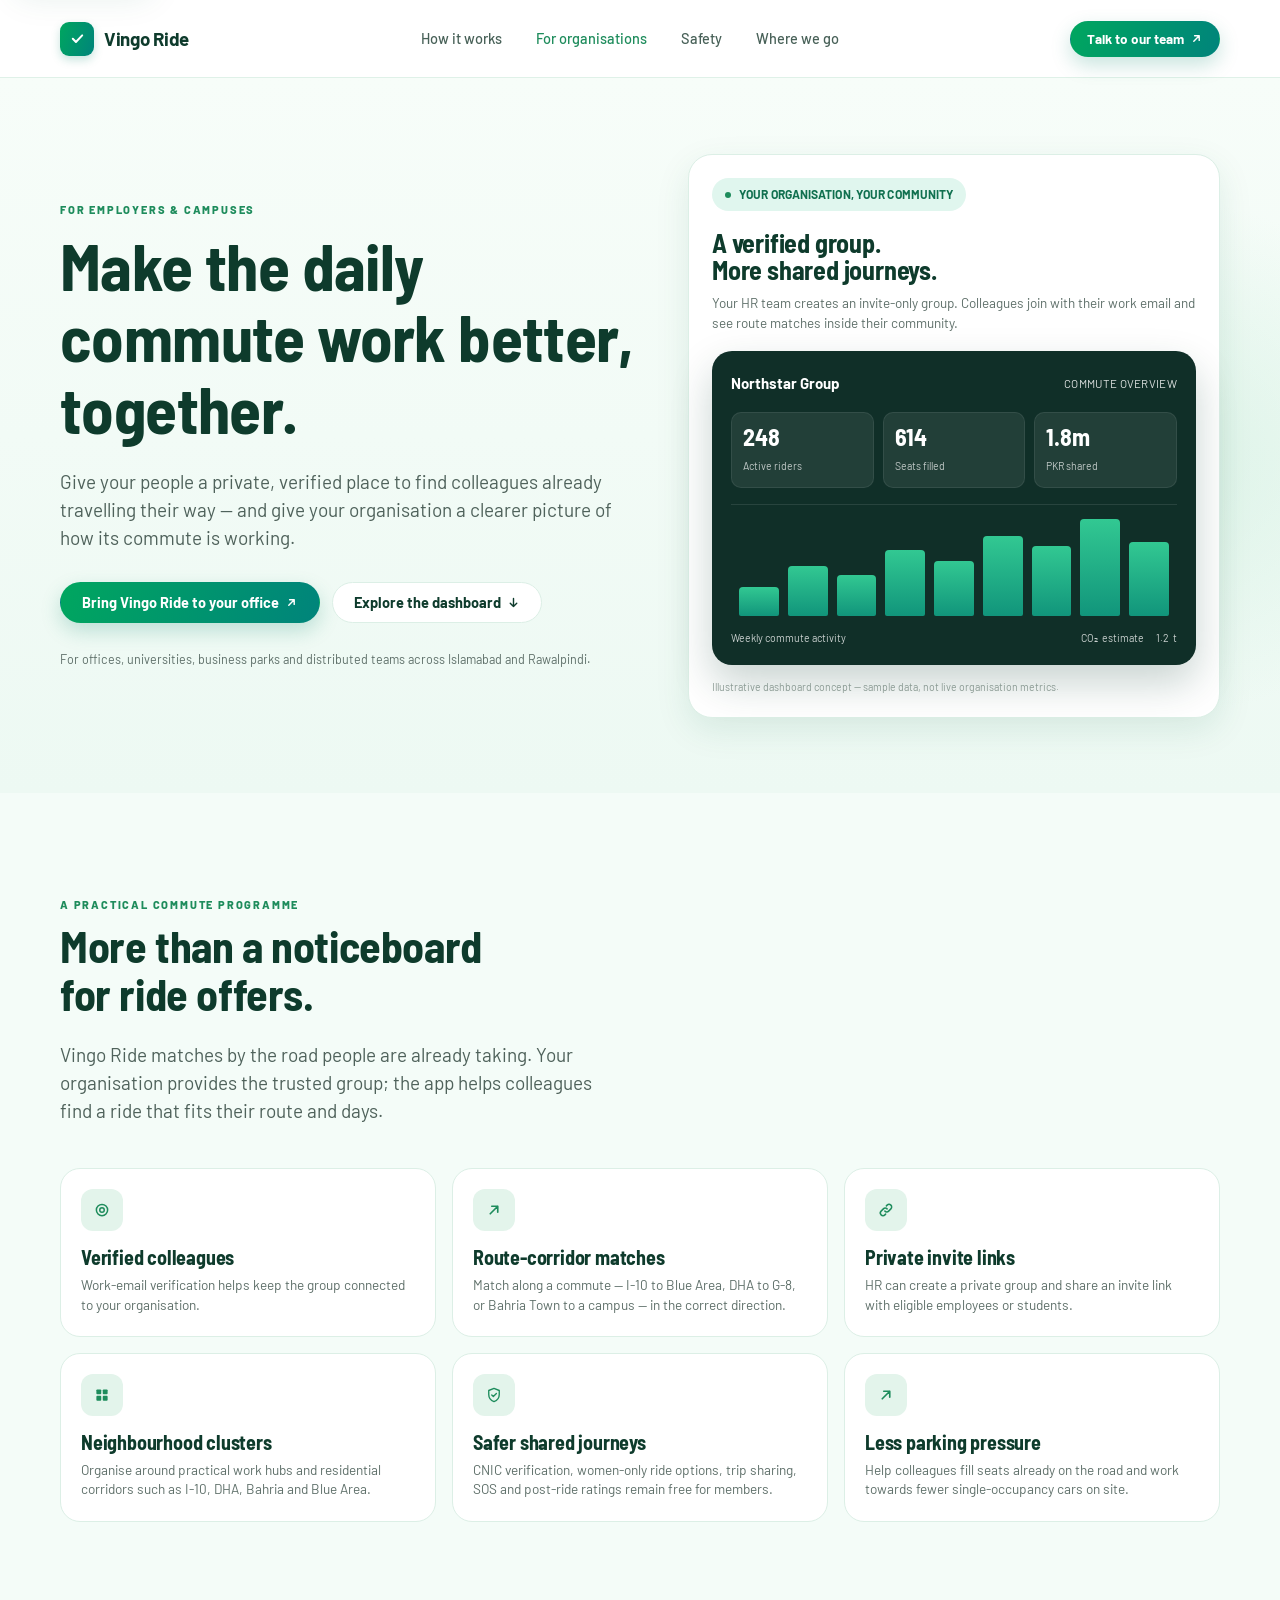
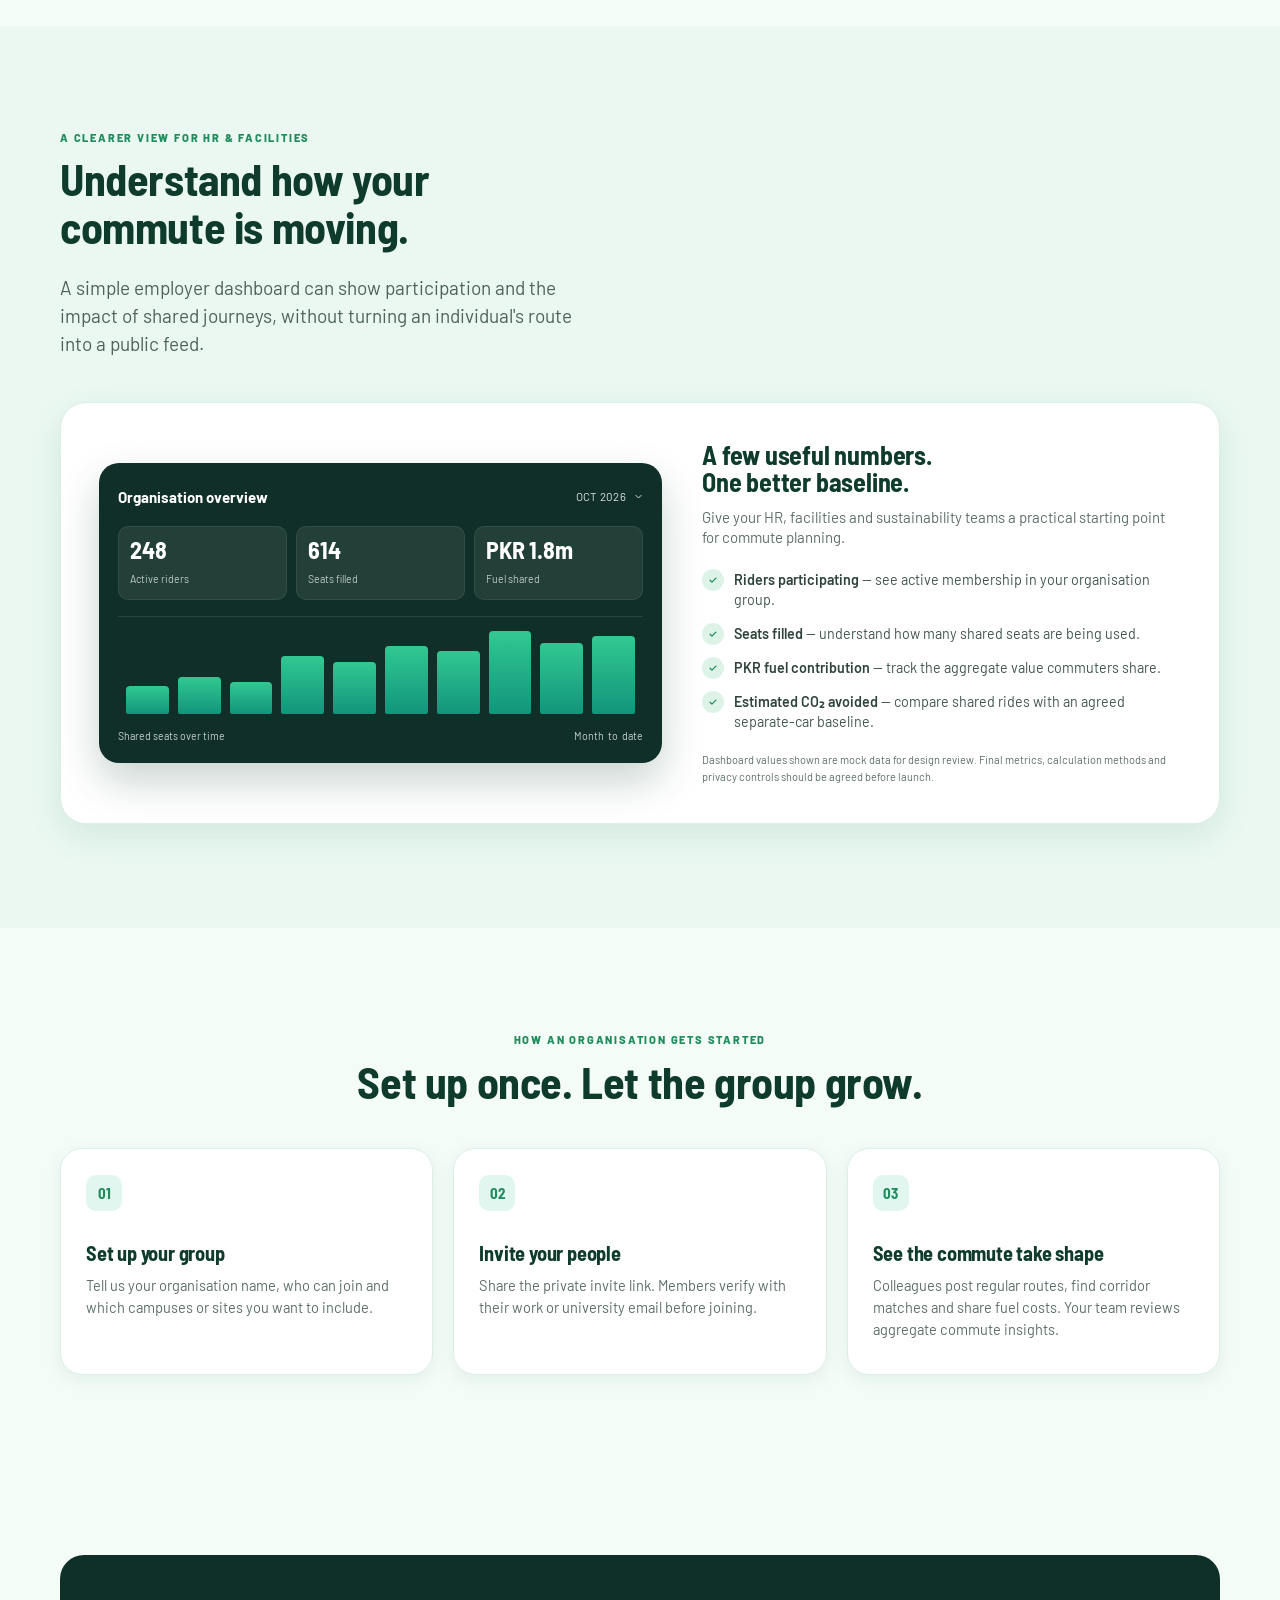
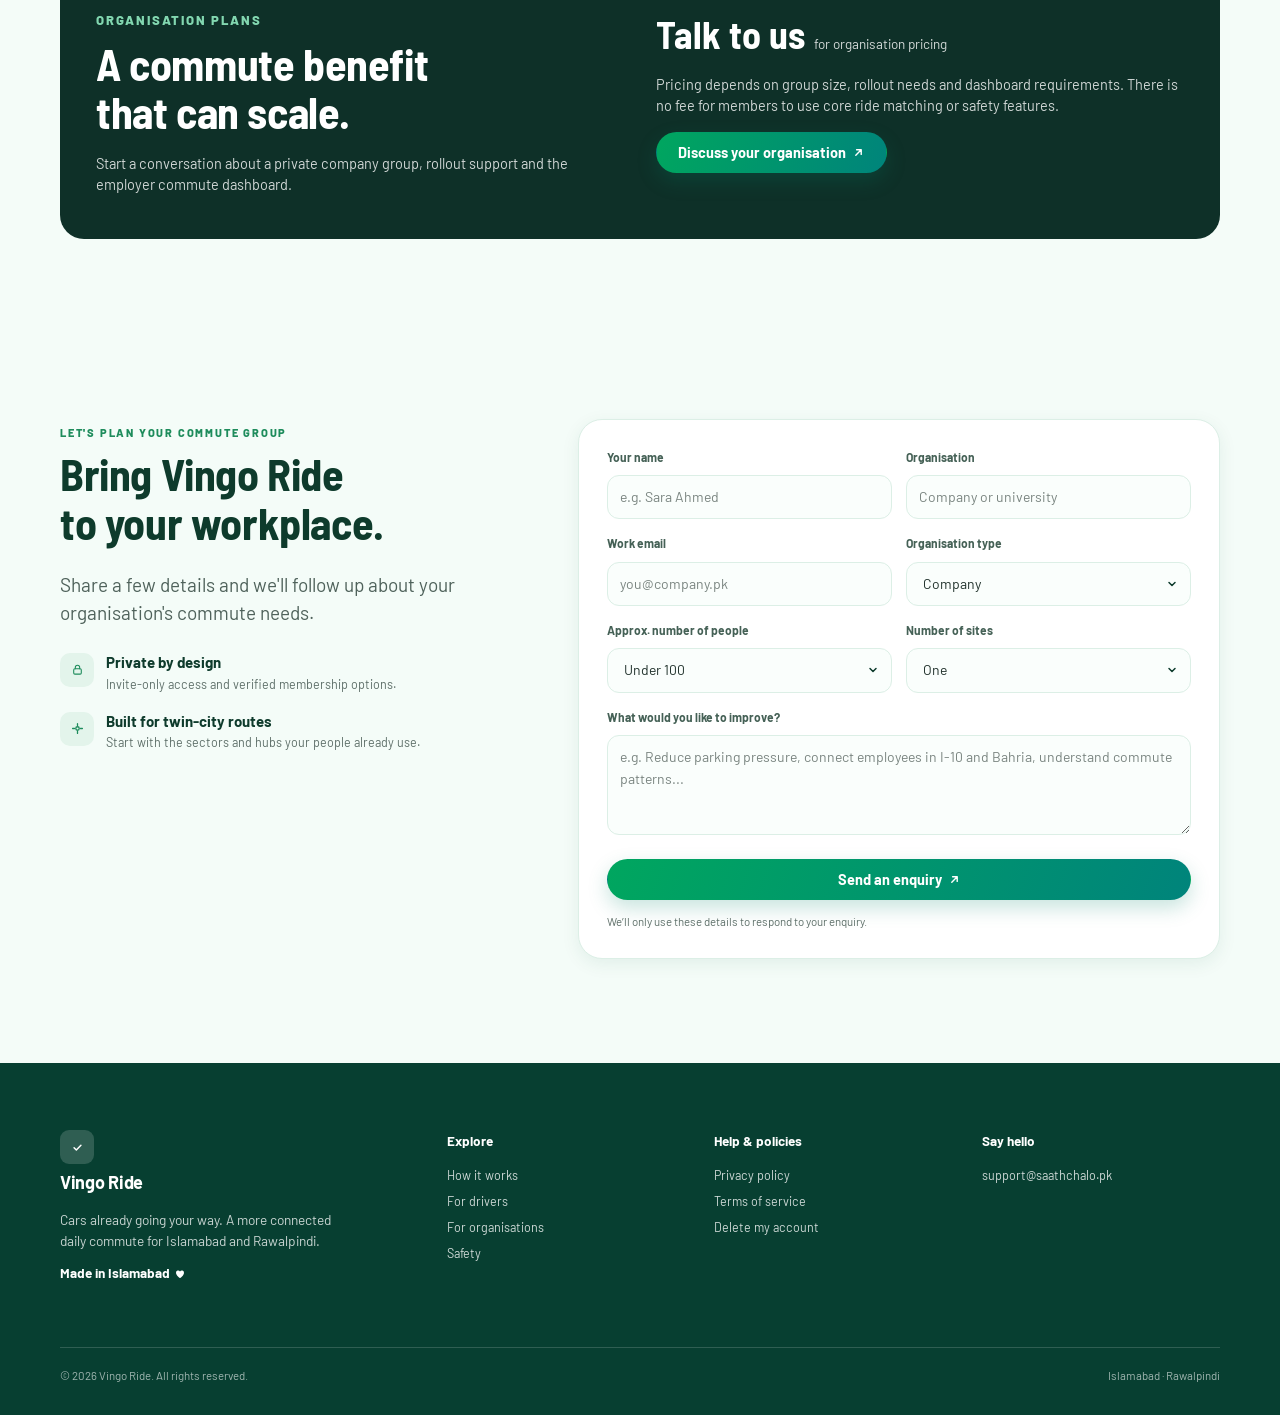
==== commit 71bda27d: "Brand name from one place (public/brand.js, tools/apply-brand.js), renamed to Vingo Ride Co-Authored" ====
--- a/public/organisations.html
+++ b/public/organisations.html
@@ -1,304 +1,305 @@
-<!doctype html>
-<html lang="en">
-<head>
-<meta charset="utf-8">
-<meta name="viewport" content="width=device-width, initial-scale=1">
-<title>For organisations — Saath Chalo | Commute groups for offices and campuses</title>
-<meta name="description" content="Give your people a private, verified place to find colleagues already travelling their way across Islamabad and Rawalpindi — with an employer commute dashboard.">
-<meta name="theme-color" content="#F4FCF8">
-<link rel="icon" type="image/png" href="favicon.png">
-<link rel="preconnect" href="https://fonts.googleapis.com">
-<link rel="preconnect" href="https://fonts.gstatic.com" crossorigin>
-<link href="https://fonts.googleapis.com/css2?family=Barlow:wght@400;500;600;700;800&family=Barlow+Semi+Condensed:wght@500;600;700&display=swap" rel="stylesheet">
-<link rel="stylesheet" href="css/site.css">
-</head>
-<body>
-<a class="skip-link" href="#main">Skip to content</a>
-
-<svg hidden aria-hidden="true">
-  <symbol id="i-brand" viewBox="0 0 24 24"><path d="M4.5 12.5 9.5 17.5 19.5 7" fill="none" stroke="#fff" stroke-width="3.2" stroke-linecap="round" stroke-linejoin="round"/></symbol>
-  <symbol id="i-check" viewBox="0 0 24 24"><path d="M5 12.5 9.5 17 19 7.5" fill="none" stroke="currentColor" stroke-width="3" stroke-linecap="round" stroke-linejoin="round"/></symbol>
-  <symbol id="i-arrow-ur" viewBox="0 0 24 24"><path d="M7 17 17 7M8.5 7H17v8.5" fill="none" stroke="currentColor" stroke-width="2.6" stroke-linecap="round" stroke-linejoin="round"/></symbol>
-  <symbol id="i-arrow-down" viewBox="0 0 24 24"><path d="M12 4.5v15M6 13.5l6 6 6-6" fill="none" stroke="currentColor" stroke-width="2.6" stroke-linecap="round" stroke-linejoin="round"/></symbol>
-  <symbol id="i-chevron" viewBox="0 0 24 24"><path d="m5 9 7 7 7-7" fill="none" stroke="currentColor" stroke-width="2.6" stroke-linecap="round" stroke-linejoin="round"/></symbol>
-  <symbol id="i-menu" viewBox="0 0 24 24"><path d="M4 7h16M4 12h16M4 17h16" fill="none" stroke="currentColor" stroke-width="2" stroke-linecap="round"/></symbol>
-  <symbol id="i-target" viewBox="0 0 24 24"><g fill="none" stroke="currentColor" stroke-width="2"><circle cx="12" cy="12" r="7.5"/><circle cx="12" cy="12" r="3"/></g></symbol>
-  <symbol id="i-route" viewBox="0 0 24 24"><path d="M7 17 17 7M9 7h8v8" fill="none" stroke="currentColor" stroke-width="2.2" stroke-linecap="round" stroke-linejoin="round"/></symbol>
-  <symbol id="i-link" viewBox="0 0 24 24"><g fill="none" stroke="currentColor" stroke-width="2" stroke-linecap="round" stroke-linejoin="round"><path d="M10.5 13.5a3.5 3.5 0 0 0 5 0l3-3a3.5 3.5 0 0 0-5-5l-1 1"/><path d="M13.5 10.5a3.5 3.5 0 0 0-5 0l-3 3a3.5 3.5 0 0 0 5 5l1-1"/></g></symbol>
-  <symbol id="i-grid" viewBox="0 0 24 24"><g fill="currentColor"><rect x="4.5" y="4.5" width="6.5" height="6.5" rx="1.2"/><rect x="13" y="4.5" width="6.5" height="6.5" rx="1.2"/><rect x="4.5" y="13" width="6.5" height="6.5" rx="1.2"/><rect x="13" y="13" width="6.5" height="6.5" rx="1.2"/></g></symbol>
-  <symbol id="i-shield-check" viewBox="0 0 24 24"><g fill="none" stroke="currentColor" stroke-width="1.8" stroke-linecap="round" stroke-linejoin="round"><path d="M12 3.2 19 6v5.2c0 4.4-2.9 8-7 9.6-4.1-1.6-7-5.2-7-9.6V6l7-2.8Z"/><path d="m9 12 2.1 2.1L15.2 10"/></g></symbol>
-  <symbol id="i-lock" viewBox="0 0 24 24"><g fill="none" stroke="currentColor" stroke-width="2" stroke-linecap="round" stroke-linejoin="round"><rect x="5" y="10.5" width="14" height="10" rx="2.2"/><path d="M8 10.5V8a4 4 0 0 1 8 0v2.5"/></g></symbol>
-  <symbol id="i-pin" viewBox="0 0 24 24"><g fill="none" stroke="currentColor" stroke-width="2.4" stroke-linecap="round"><circle cx="12" cy="12" r="3.2"/><path d="M12 3v3.5M12 17.5V21M3 12h3.5M17.5 12H21"/></g></symbol>
-  <symbol id="i-heart-fill" viewBox="0 0 24 24"><path d="M12 20s-8-4.8-8-10.7A4.3 4.3 0 0 1 12 7a4.3 4.3 0 0 1 8 2.3C20 15.2 12 20 12 20Z" fill="currentColor"/></symbol>
-</svg>
-
-<header class="site-header">
-  <div class="container header-row">
-    <a class="brand" href="index.html" aria-label="Saath Chalo home">
-      <span class="brand-mark"><svg aria-hidden="true"><use href="#i-brand"/></svg></span>
-      <span class="brand-name">Saath Chalo</span>
-    </a>
-    <nav class="nav-links" aria-label="Main">
-      <a href="index.html#how" data-requires="home_how_it_works">How it works</a>
-      <a href="organisations.html" aria-current="page">For organisations</a>
-      <a href="safety.html">Safety</a>
-      <a href="index.html#areas" data-requires="home_areas">Where we go</a>
-    </nav>
-    <a class="btn btn-primary header-cta" href="#contact" data-requires="org_contact" data-fallback="mail">Talk to our team <svg aria-hidden="true"><use href="#i-arrow-ur"/></svg></a>
-    <button class="menu-toggle" type="button" aria-expanded="false" aria-controls="mobile-menu" aria-label="Open menu"><svg aria-hidden="true"><use href="#i-menu"/></svg></button>
-  </div>
-  <div class="mobile-menu" id="mobile-menu" hidden>
-    <div class="container">
-      <ul>
-        <li><a href="index.html#how" data-requires="home_how_it_works">How it works</a></li>
-        <li><a href="organisations.html" aria-current="page">For organisations</a></li>
-        <li><a href="safety.html">Safety</a></li>
-        <li><a href="index.html#areas" data-requires="home_areas">Where we go</a></li>
-      </ul>
-      <a class="btn btn-primary" href="#contact" data-requires="org_contact" data-fallback="mail">Talk to our team <svg aria-hidden="true"><use href="#i-arrow-ur"/></svg></a>
-    </div>
-  </div>
-</header>
-
-<main id="main">
-
-<!-- Hero: always shown -->
-<section class="hero org-hero" aria-labelledby="hero-title">
-  <div class="container hero-grid">
-    <div class="hero-copy">
-      <p class="eyebrow">For employers &amp; campuses</p>
-      <h1 class="h1" id="hero-title">Make the daily<br>commute work better,<br>together.</h1>
-      <p class="lead">Give your people a private, verified place to find colleagues already travelling their way — and give your organisation a clearer picture of how its commute is working.</p>
-      <div class="hero-ctas">
-        <a class="btn btn-primary" href="#contact" data-requires="org_contact" data-fallback="mail">Bring Saath Chalo to your office <svg aria-hidden="true"><use href="#i-arrow-ur"/></svg></a>
-        <a class="btn btn-secondary" href="#dashboard" data-requires="org_dashboard">Explore the dashboard <svg aria-hidden="true"><use href="#i-arrow-down"/></svg></a>
-      </div>
-      <p class="hero-note">For offices, universities, business parks and distributed teams across Islamabad and Rawalpindi.</p>
-    </div>
-
-    <div class="card org-hero-card">
-      <p class="tag-pill">Your organisation, your community</p>
-      <h2 class="h3">A verified group.<br>More shared journeys.</h2>
-      <p class="body-copy">Your HR team creates an invite-only group. Colleagues join with their work email and see route matches inside their community.</p>
-      <figure class="dashboard" aria-label="Illustrative dashboard concept for a sample organisation, Northstar Group: 248 active riders, 614 seats filled, PKR 1.8 million shared, an estimated 1.2 tonnes of CO₂">
-        <div class="dash-head"><strong>Northstar Group</strong><span>Commute overview</span></div>
-        <div class="dash-kpis" aria-hidden="true">
-          <div class="dash-kpi"><span class="kpi">248</span><small>Active riders</small></div>
-          <div class="dash-kpi"><span class="kpi">614</span><small>Seats filled</small></div>
-          <div class="dash-kpi"><span class="kpi">1.8m</span><small>PKR shared</small></div>
-        </div>
-        <div class="dash-chart" aria-hidden="true">
-          <i style="height:30%"></i><i style="height:52%"></i><i style="height:42%"></i><i style="height:68%"></i><i style="height:57%"></i><i style="height:82%"></i><i style="height:72%"></i><i style="height:100%"></i><i style="height:76%"></i>
-        </div>
-        <figcaption class="dash-foot"><span>Weekly commute activity</span><span>CO₂ estimate &nbsp; 1.2 t</span></figcaption>
-      </figure>
-      <p class="small-note">Illustrative dashboard concept — sample data, not live organisation metrics.</p>
-    </div>
-  </div>
-</section>
-
-<!-- org_benefits -->
-<section class="section bg-base benefits" id="benefits" data-section="org_benefits" aria-labelledby="benefits-title">
-  <div class="container">
-    <div class="section-head">
-      <p class="eyebrow">A practical commute programme</p>
-      <h2 class="h2" id="benefits-title">More than a noticeboard<br>for ride offers.</h2>
-      <p class="lead">Saath Chalo matches by the road people are already taking. Your organisation provides the trusted group; the app helps colleagues find a ride that fits their route and days.</p>
-    </div>
-    <ul class="grid-3">
-      <li class="card benefit-card">
-        <span class="icon-bubble" aria-hidden="true"><svg><use href="#i-target"/></svg></span>
-        <h3 class="card-title">Verified colleagues</h3>
-        <p>Work-email verification helps keep the group connected to your organisation.</p>
-      </li>
-      <li class="card benefit-card">
-        <span class="icon-bubble" aria-hidden="true"><svg><use href="#i-route"/></svg></span>
-        <h3 class="card-title">Route-corridor matches</h3>
-        <p>Match along a commute — I-10 to Blue Area, DHA to G-8, or Bahria Town to a campus — in the correct direction.</p>
-      </li>
-      <li class="card benefit-card">
-        <span class="icon-bubble" aria-hidden="true"><svg><use href="#i-link"/></svg></span>
-        <h3 class="card-title">Private invite links</h3>
-        <p>HR can create a private group and share an invite link with eligible employees or students.</p>
-      </li>
-      <li class="card benefit-card">
-        <span class="icon-bubble" aria-hidden="true"><svg><use href="#i-grid"/></svg></span>
-        <h3 class="card-title">Neighbourhood clusters</h3>
-        <p>Organise around practical work hubs and residential corridors such as I-10, DHA, Bahria and Blue Area.</p>
-      </li>
-      <li class="card benefit-card">
-        <span class="icon-bubble" aria-hidden="true"><svg><use href="#i-shield-check"/></svg></span>
-        <h3 class="card-title">Safer shared journeys</h3>
-        <p>CNIC verification, women-only ride options, trip sharing, SOS and post-ride ratings remain free for members.</p>
-      </li>
-      <li class="card benefit-card">
-        <span class="icon-bubble" aria-hidden="true"><svg><use href="#i-route"/></svg></span>
-        <h3 class="card-title">Less parking pressure</h3>
-        <p>Help colleagues fill seats already on the road and work towards fewer single-occupancy cars on site.</p>
-      </li>
-    </ul>
-  </div>
-</section>
-
-<!-- org_dashboard -->
-<section class="section bg-tint dash-section" id="dashboard" data-section="org_dashboard" aria-labelledby="dashboard-title">
-  <div class="container">
-    <div class="section-head">
-      <p class="eyebrow">A clearer view for HR &amp; facilities</p>
-      <h2 class="h2" id="dashboard-title">Understand how your<br>commute is moving.</h2>
-      <p class="lead">A simple employer dashboard can show participation and the impact of shared journeys, without turning an individual's route into a public feed.</p>
-    </div>
-    <div class="card org-panel">
-      <figure class="dashboard" aria-label="Mock organisation overview for October 2026: 248 active riders, 614 seats filled, PKR 1.8 million fuel shared, with a chart of shared seats over time">
-        <div class="dash-head"><strong>Organisation overview</strong><span>Oct 2026 <svg aria-hidden="true"><use href="#i-chevron"/></svg></span></div>
-        <div class="dash-kpis" aria-hidden="true">
-          <div class="dash-kpi"><span class="kpi">248</span><small>Active riders</small></div>
-          <div class="dash-kpi"><span class="kpi">614</span><small>Seats filled</small></div>
-          <div class="dash-kpi"><span class="kpi">PKR 1.8m</span><small>Fuel shared</small></div>
-        </div>
-        <div class="dash-chart" aria-hidden="true">
-          <i style="height:34%"></i><i style="height:45%"></i><i style="height:39%"></i><i style="height:70%"></i><i style="height:63%"></i><i style="height:83%"></i><i style="height:77%"></i><i style="height:100%"></i><i style="height:86%"></i><i style="height:94%"></i>
-        </div>
-        <figcaption class="dash-foot"><span>Shared seats over time</span><span>Month to date</span></figcaption>
-      </figure>
-      <div>
-        <h3 class="h3">A few useful numbers.<br>One better baseline.</h3>
-        <p class="body-copy">Give your HR, facilities and sustainability teams a practical starting point for commute planning.</p>
-        <ul class="check-list">
-          <li><span class="check-dot" aria-hidden="true"><svg><use href="#i-check"/></svg></span><span><b>Riders participating</b> — see active membership in your organisation group.</span></li>
-          <li><span class="check-dot" aria-hidden="true"><svg><use href="#i-check"/></svg></span><span><b>Seats filled</b> — understand how many shared seats are being used.</span></li>
-          <li><span class="check-dot" aria-hidden="true"><svg><use href="#i-check"/></svg></span><span><b>PKR fuel contribution</b> — track the aggregate value commuters share.</span></li>
-          <li><span class="check-dot" aria-hidden="true"><svg><use href="#i-check"/></svg></span><span><b>Estimated CO₂ avoided</b> — compare shared rides with an agreed separate-car baseline.</span></li>
-        </ul>
-        <p class="small-note">Dashboard values shown are mock data for design review. Final metrics, calculation methods and privacy controls should be agreed before launch.</p>
-      </div>
-    </div>
-  </div>
-</section>
-
-<!-- org_setup -->
-<section class="section bg-base setup" id="setup" data-section="org_setup" aria-labelledby="setup-title">
-  <div class="container">
-    <div class="section-head center">
-      <p class="eyebrow">How an organisation gets started</p>
-      <h2 class="h2" id="setup-title">Set up once. Let the group grow.</h2>
-    </div>
-    <ol class="grid-3">
-      <li class="card step-card">
-        <span class="num-badge" aria-hidden="true">01</span>
-        <h3 class="card-title">Set up your group</h3>
-        <p>Tell us your organisation name, who can join and which campuses or sites you want to include.</p>
-      </li>
-      <li class="card step-card">
-        <span class="num-badge" aria-hidden="true">02</span>
-        <h3 class="card-title">Invite your people</h3>
-        <p>Share the private invite link. Members verify with their work or university email before joining.</p>
-      </li>
-      <li class="card step-card">
-        <span class="num-badge" aria-hidden="true">03</span>
-        <h3 class="card-title">See the commute take shape</h3>
-        <p>Colleagues post regular routes, find corridor matches and share fuel costs. Your team reviews aggregate commute insights.</p>
-      </li>
-    </ol>
-  </div>
-</section>
-
-<!-- org_pricing -->
-<section class="bg-base pricing" id="pricing" data-section="org_pricing" aria-labelledby="pricing-title">
-  <div class="container">
-    <div class="pricing-panel">
-      <div>
-        <p class="eyebrow">Organisation plans</p>
-        <h2 class="h2" id="pricing-title">A commute benefit<br>that can scale.</h2>
-        <p>Start a conversation about a private company group, rollout support and the employer commute dashboard.</p>
-      </div>
-      <div class="pricing-right">
-        <p class="price-label"><strong>Talk to us</strong> <span>for organisation pricing</span></p>
-        <p>Pricing depends on group size, rollout needs and dashboard requirements. There is no fee for members to use core ride matching or safety features.</p>
-        <a class="btn btn-primary" href="#contact" data-requires="org_contact" data-fallback="mail">Discuss your organisation <svg aria-hidden="true"><use href="#i-arrow-ur"/></svg></a>
-      </div>
-    </div>
-  </div>
-</section>
-
-<!-- org_contact -->
-<section class="bg-base enquiry contact" id="contact" data-section="org_contact" aria-labelledby="contact-title">
-  <div class="container split">
-    <div>
-      <p class="eyebrow">Let's plan your commute group</p>
-      <h2 class="h2" id="contact-title">Bring Saath Chalo<br>to your workplace.</h2>
-      <p class="lead">Share a few details and we'll follow up about your organisation's commute needs.</p>
-      <ul class="support-points">
-        <li><span class="icon-bubble" aria-hidden="true"><svg><use href="#i-lock"/></svg></span><span><strong>Private by design</strong><span>Invite-only access and verified membership options.</span></span></li>
-        <li><span class="icon-bubble" aria-hidden="true"><svg><use href="#i-pin"/></svg></span><span><strong>Built for twin-city routes</strong><span>Start with the sectors and hubs your people already use.</span></span></li>
-      </ul>
-    </div>
-    <form class="card form-card" data-enquiry novalidate>
-      <div class="form-grid">
-        <div class="field"><label for="o-name">Your name</label><input id="o-name" name="name" type="text" autocomplete="name" placeholder="e.g. Sara Ahmed" required></div>
-        <div class="field"><label for="o-org">Organisation</label><input id="o-org" name="organisation" type="text" autocomplete="organization" placeholder="Company or university" required></div>
-        <div class="field"><label for="o-email">Work email</label><input id="o-email" name="email" type="email" autocomplete="email" placeholder="you@company.pk" required></div>
-        <div class="field"><label for="o-type">Organisation type</label>
-          <select id="o-type" name="organisation_type"><option>Company</option><option>University / campus</option><option>Business park</option><option>Other</option></select></div>
-        <div class="field"><label for="o-size">Approx. number of people</label>
-          <select id="o-size" name="team_size"><option>Under 100</option><option>100–500</option><option>500–2,000</option><option>2,000+</option></select></div>
-        <div class="field"><label for="o-sites">Number of sites</label>
-          <select id="o-sites" name="sites"><option>One</option><option>2–3</option><option>4–10</option><option>More than 10</option></select></div>
-        <div class="field full"><label for="o-improve">What would you like to improve?</label><textarea id="o-improve" name="improve" rows="3" placeholder="e.g. Reduce parking pressure, connect employees in I-10 and Bahria, understand commute patterns..."></textarea></div>
-      </div>
-      <button class="btn btn-primary btn-block" type="submit">Send an enquiry <svg aria-hidden="true"><use href="#i-arrow-ur"/></svg></button>
-      <p class="form-note">We’ll only use these details to respond to your enquiry.</p>
-      <p class="form-status" role="status" hidden></p>
-    </form>
-  </div>
-</section>
-
-</main>
-
-<footer class="site-footer">
-  <div class="container">
-    <div class="footer-grid">
-      <div class="footer-brand">
-        <span class="brand-mark" aria-hidden="true"><svg><use href="#i-brand"/></svg></span>
-        <span class="brand-name">Saath Chalo</span>
-        <p>Cars already going your way. A more connected daily commute for Islamabad and Rawalpindi.</p>
-        <p class="made-in">Made in Islamabad <svg aria-hidden="true"><use href="#i-heart-fill"/></svg></p>
-      </div>
-      <nav class="footer-col" aria-labelledby="f-explore">
-        <h2 id="f-explore">Explore</h2>
-        <ul>
-          <li><a href="index.html#how" data-requires="home_how_it_works">How it works</a></li>
-          <li><a href="index.html#drivers" data-requires="home_drivers">For drivers</a></li>
-          <li><a href="organisations.html">For organisations</a></li>
-          <li><a href="safety.html">Safety</a></li>
-        </ul>
-      </nav>
-      <nav class="footer-col" aria-labelledby="f-help">
-        <h2 id="f-help">Help &amp; policies</h2>
-        <ul>
-          <li><a href="/privacy" data-legal="privacy">Privacy policy</a></li>
-          <li><a href="/terms" data-legal="terms">Terms of service</a></li>
-          <li><a href="/delete-account" data-legal="delete-account">Delete my account</a></li>
-        </ul>
-      </nav>
-      <div class="footer-col">
-        <h2>Say hello</h2>
-        <ul>
-          <li><a href="mailto:support@saathchalo.pk" data-support-email>support@saathchalo.pk</a></li>
-          <li hidden><a href="#" data-social="instagram" rel="noopener">Instagram <svg aria-hidden="true"><use href="#i-arrow-ur"/></svg></a></li>
-          <li hidden><a href="#" data-social="facebook" rel="noopener">Facebook <svg aria-hidden="true"><use href="#i-arrow-ur"/></svg></a></li>
-          <li hidden><a href="#" data-social="linkedin" rel="noopener">LinkedIn <svg aria-hidden="true"><use href="#i-arrow-ur"/></svg></a></li>
-        </ul>
-      </div>
-    </div>
-    <div class="footer-bottom">
-      <p>© 2026 Saath Chalo. All rights reserved.</p>
-      <p class="fb-right">Islamabad · Rawalpindi</p>
-    </div>
-  </div>
-</footer>
-
-<script src="config.js"></script>
-<script src="js/site.js"></script>
-</body>
-</html>
+<!doctype html>
+<html lang="en">
+<head>
+<meta charset="utf-8">
+<meta name="viewport" content="width=device-width, initial-scale=1">
+<title>For organisations — Vingo Ride | Commute groups for offices and campuses</title>
+<meta name="description" content="Give your people a private, verified place to find colleagues already travelling their way across Islamabad and Rawalpindi — with an employer commute dashboard.">
+<meta name="theme-color" content="#F4FCF8">
+<link rel="icon" type="image/png" href="favicon.png">
+<link rel="preconnect" href="https://fonts.googleapis.com">
+<link rel="preconnect" href="https://fonts.gstatic.com" crossorigin>
+<link href="https://fonts.googleapis.com/css2?family=Barlow:wght@400;500;600;700;800&family=Barlow+Semi+Condensed:wght@500;600;700&display=swap" rel="stylesheet">
+<link rel="stylesheet" href="css/site.css">
+</head>
+<body>
+<a class="skip-link" href="#main">Skip to content</a>
+
+<svg hidden aria-hidden="true">
+  <symbol id="i-brand" viewBox="0 0 24 24"><path d="M4.5 12.5 9.5 17.5 19.5 7" fill="none" stroke="#fff" stroke-width="3.2" stroke-linecap="round" stroke-linejoin="round"/></symbol>
+  <symbol id="i-check" viewBox="0 0 24 24"><path d="M5 12.5 9.5 17 19 7.5" fill="none" stroke="currentColor" stroke-width="3" stroke-linecap="round" stroke-linejoin="round"/></symbol>
+  <symbol id="i-arrow-ur" viewBox="0 0 24 24"><path d="M7 17 17 7M8.5 7H17v8.5" fill="none" stroke="currentColor" stroke-width="2.6" stroke-linecap="round" stroke-linejoin="round"/></symbol>
+  <symbol id="i-arrow-down" viewBox="0 0 24 24"><path d="M12 4.5v15M6 13.5l6 6 6-6" fill="none" stroke="currentColor" stroke-width="2.6" stroke-linecap="round" stroke-linejoin="round"/></symbol>
+  <symbol id="i-chevron" viewBox="0 0 24 24"><path d="m5 9 7 7 7-7" fill="none" stroke="currentColor" stroke-width="2.6" stroke-linecap="round" stroke-linejoin="round"/></symbol>
+  <symbol id="i-menu" viewBox="0 0 24 24"><path d="M4 7h16M4 12h16M4 17h16" fill="none" stroke="currentColor" stroke-width="2" stroke-linecap="round"/></symbol>
+  <symbol id="i-target" viewBox="0 0 24 24"><g fill="none" stroke="currentColor" stroke-width="2"><circle cx="12" cy="12" r="7.5"/><circle cx="12" cy="12" r="3"/></g></symbol>
+  <symbol id="i-route" viewBox="0 0 24 24"><path d="M7 17 17 7M9 7h8v8" fill="none" stroke="currentColor" stroke-width="2.2" stroke-linecap="round" stroke-linejoin="round"/></symbol>
+  <symbol id="i-link" viewBox="0 0 24 24"><g fill="none" stroke="currentColor" stroke-width="2" stroke-linecap="round" stroke-linejoin="round"><path d="M10.5 13.5a3.5 3.5 0 0 0 5 0l3-3a3.5 3.5 0 0 0-5-5l-1 1"/><path d="M13.5 10.5a3.5 3.5 0 0 0-5 0l-3 3a3.5 3.5 0 0 0 5 5l1-1"/></g></symbol>
+  <symbol id="i-grid" viewBox="0 0 24 24"><g fill="currentColor"><rect x="4.5" y="4.5" width="6.5" height="6.5" rx="1.2"/><rect x="13" y="4.5" width="6.5" height="6.5" rx="1.2"/><rect x="4.5" y="13" width="6.5" height="6.5" rx="1.2"/><rect x="13" y="13" width="6.5" height="6.5" rx="1.2"/></g></symbol>
+  <symbol id="i-shield-check" viewBox="0 0 24 24"><g fill="none" stroke="currentColor" stroke-width="1.8" stroke-linecap="round" stroke-linejoin="round"><path d="M12 3.2 19 6v5.2c0 4.4-2.9 8-7 9.6-4.1-1.6-7-5.2-7-9.6V6l7-2.8Z"/><path d="m9 12 2.1 2.1L15.2 10"/></g></symbol>
+  <symbol id="i-lock" viewBox="0 0 24 24"><g fill="none" stroke="currentColor" stroke-width="2" stroke-linecap="round" stroke-linejoin="round"><rect x="5" y="10.5" width="14" height="10" rx="2.2"/><path d="M8 10.5V8a4 4 0 0 1 8 0v2.5"/></g></symbol>
+  <symbol id="i-pin" viewBox="0 0 24 24"><g fill="none" stroke="currentColor" stroke-width="2.4" stroke-linecap="round"><circle cx="12" cy="12" r="3.2"/><path d="M12 3v3.5M12 17.5V21M3 12h3.5M17.5 12H21"/></g></symbol>
+  <symbol id="i-heart-fill" viewBox="0 0 24 24"><path d="M12 20s-8-4.8-8-10.7A4.3 4.3 0 0 1 12 7a4.3 4.3 0 0 1 8 2.3C20 15.2 12 20 12 20Z" fill="currentColor"/></symbol>
+</svg>
+
+<header class="site-header">
+  <div class="container header-row">
+    <a class="brand" href="index.html" aria-label="Vingo Ride home">
+      <span class="brand-mark"><svg aria-hidden="true"><use href="#i-brand"/></svg></span>
+      <span class="brand-name">Vingo Ride</span>
+    </a>
+    <nav class="nav-links" aria-label="Main">
+      <a href="index.html#how" data-requires="home_how_it_works">How it works</a>
+      <a href="organisations.html" aria-current="page">For organisations</a>
+      <a href="safety.html">Safety</a>
+      <a href="index.html#areas" data-requires="home_areas">Where we go</a>
+    </nav>
+    <a class="btn btn-primary header-cta" href="#contact" data-requires="org_contact" data-fallback="mail">Talk to our team <svg aria-hidden="true"><use href="#i-arrow-ur"/></svg></a>
+    <button class="menu-toggle" type="button" aria-expanded="false" aria-controls="mobile-menu" aria-label="Open menu"><svg aria-hidden="true"><use href="#i-menu"/></svg></button>
+  </div>
+  <div class="mobile-menu" id="mobile-menu" hidden>
+    <div class="container">
+      <ul>
+        <li><a href="index.html#how" data-requires="home_how_it_works">How it works</a></li>
+        <li><a href="organisations.html" aria-current="page">For organisations</a></li>
+        <li><a href="safety.html">Safety</a></li>
+        <li><a href="index.html#areas" data-requires="home_areas">Where we go</a></li>
+      </ul>
+      <a class="btn btn-primary" href="#contact" data-requires="org_contact" data-fallback="mail">Talk to our team <svg aria-hidden="true"><use href="#i-arrow-ur"/></svg></a>
+    </div>
+  </div>
+</header>
+
+<main id="main">
+
+<!-- Hero: always shown -->
+<section class="hero org-hero" aria-labelledby="hero-title">
+  <div class="container hero-grid">
+    <div class="hero-copy">
+      <p class="eyebrow">For employers &amp; campuses</p>
+      <h1 class="h1" id="hero-title">Make the daily<br>commute work better,<br>together.</h1>
+      <p class="lead">Give your people a private, verified place to find colleagues already travelling their way — and give your organisation a clearer picture of how its commute is working.</p>
+      <div class="hero-ctas">
+        <a class="btn btn-primary" href="#contact" data-requires="org_contact" data-fallback="mail">Bring Vingo Ride to your office <svg aria-hidden="true"><use href="#i-arrow-ur"/></svg></a>
+        <a class="btn btn-secondary" href="#dashboard" data-requires="org_dashboard">Explore the dashboard <svg aria-hidden="true"><use href="#i-arrow-down"/></svg></a>
+      </div>
+      <p class="hero-note">For offices, universities, business parks and distributed teams across Islamabad and Rawalpindi.</p>
+    </div>
+
+    <div class="card org-hero-card">
+      <p class="tag-pill">Your organisation, your community</p>
+      <h2 class="h3">A verified group.<br>More shared journeys.</h2>
+      <p class="body-copy">Your HR team creates an invite-only group. Colleagues join with their work email and see route matches inside their community.</p>
+      <figure class="dashboard" aria-label="Illustrative dashboard concept for a sample organisation, Northstar Group: 248 active riders, 614 seats filled, PKR 1.8 million shared, an estimated 1.2 tonnes of CO₂">
+        <div class="dash-head"><strong>Northstar Group</strong><span>Commute overview</span></div>
+        <div class="dash-kpis" aria-hidden="true">
+          <div class="dash-kpi"><span class="kpi">248</span><small>Active riders</small></div>
+          <div class="dash-kpi"><span class="kpi">614</span><small>Seats filled</small></div>
+          <div class="dash-kpi"><span class="kpi">1.8m</span><small>PKR shared</small></div>
+        </div>
+        <div class="dash-chart" aria-hidden="true">
+          <i style="height:30%"></i><i style="height:52%"></i><i style="height:42%"></i><i style="height:68%"></i><i style="height:57%"></i><i style="height:82%"></i><i style="height:72%"></i><i style="height:100%"></i><i style="height:76%"></i>
+        </div>
+        <figcaption class="dash-foot"><span>Weekly commute activity</span><span>CO₂ estimate &nbsp; 1.2 t</span></figcaption>
+      </figure>
+      <p class="small-note">Illustrative dashboard concept — sample data, not live organisation metrics.</p>
+    </div>
+  </div>
+</section>
+
+<!-- org_benefits -->
+<section class="section bg-base benefits" id="benefits" data-section="org_benefits" aria-labelledby="benefits-title">
+  <div class="container">
+    <div class="section-head">
+      <p class="eyebrow">A practical commute programme</p>
+      <h2 class="h2" id="benefits-title">More than a noticeboard<br>for ride offers.</h2>
+      <p class="lead">Vingo Ride matches by the road people are already taking. Your organisation provides the trusted group; the app helps colleagues find a ride that fits their route and days.</p>
+    </div>
+    <ul class="grid-3">
+      <li class="card benefit-card">
+        <span class="icon-bubble" aria-hidden="true"><svg><use href="#i-target"/></svg></span>
+        <h3 class="card-title">Verified colleagues</h3>
+        <p>Work-email verification helps keep the group connected to your organisation.</p>
+      </li>
+      <li class="card benefit-card">
+        <span class="icon-bubble" aria-hidden="true"><svg><use href="#i-route"/></svg></span>
+        <h3 class="card-title">Route-corridor matches</h3>
+        <p>Match along a commute — I-10 to Blue Area, DHA to G-8, or Bahria Town to a campus — in the correct direction.</p>
+      </li>
+      <li class="card benefit-card">
+        <span class="icon-bubble" aria-hidden="true"><svg><use href="#i-link"/></svg></span>
+        <h3 class="card-title">Private invite links</h3>
+        <p>HR can create a private group and share an invite link with eligible employees or students.</p>
+      </li>
+      <li class="card benefit-card">
+        <span class="icon-bubble" aria-hidden="true"><svg><use href="#i-grid"/></svg></span>
+        <h3 class="card-title">Neighbourhood clusters</h3>
+        <p>Organise around practical work hubs and residential corridors such as I-10, DHA, Bahria and Blue Area.</p>
+      </li>
+      <li class="card benefit-card">
+        <span class="icon-bubble" aria-hidden="true"><svg><use href="#i-shield-check"/></svg></span>
+        <h3 class="card-title">Safer shared journeys</h3>
+        <p>CNIC verification, women-only ride options, trip sharing, SOS and post-ride ratings remain free for members.</p>
+      </li>
+      <li class="card benefit-card">
+        <span class="icon-bubble" aria-hidden="true"><svg><use href="#i-route"/></svg></span>
+        <h3 class="card-title">Less parking pressure</h3>
+        <p>Help colleagues fill seats already on the road and work towards fewer single-occupancy cars on site.</p>
+      </li>
+    </ul>
+  </div>
+</section>
+
+<!-- org_dashboard -->
+<section class="section bg-tint dash-section" id="dashboard" data-section="org_dashboard" aria-labelledby="dashboard-title">
+  <div class="container">
+    <div class="section-head">
+      <p class="eyebrow">A clearer view for HR &amp; facilities</p>
+      <h2 class="h2" id="dashboard-title">Understand how your<br>commute is moving.</h2>
+      <p class="lead">A simple employer dashboard can show participation and the impact of shared journeys, without turning an individual's route into a public feed.</p>
+    </div>
+    <div class="card org-panel">
+      <figure class="dashboard" aria-label="Mock organisation overview for October 2026: 248 active riders, 614 seats filled, PKR 1.8 million fuel shared, with a chart of shared seats over time">
+        <div class="dash-head"><strong>Organisation overview</strong><span>Oct 2026 <svg aria-hidden="true"><use href="#i-chevron"/></svg></span></div>
+        <div class="dash-kpis" aria-hidden="true">
+          <div class="dash-kpi"><span class="kpi">248</span><small>Active riders</small></div>
+          <div class="dash-kpi"><span class="kpi">614</span><small>Seats filled</small></div>
+          <div class="dash-kpi"><span class="kpi">PKR 1.8m</span><small>Fuel shared</small></div>
+        </div>
+        <div class="dash-chart" aria-hidden="true">
+          <i style="height:34%"></i><i style="height:45%"></i><i style="height:39%"></i><i style="height:70%"></i><i style="height:63%"></i><i style="height:83%"></i><i style="height:77%"></i><i style="height:100%"></i><i style="height:86%"></i><i style="height:94%"></i>
+        </div>
+        <figcaption class="dash-foot"><span>Shared seats over time</span><span>Month to date</span></figcaption>
+      </figure>
+      <div>
+        <h3 class="h3">A few useful numbers.<br>One better baseline.</h3>
+        <p class="body-copy">Give your HR, facilities and sustainability teams a practical starting point for commute planning.</p>
+        <ul class="check-list">
+          <li><span class="check-dot" aria-hidden="true"><svg><use href="#i-check"/></svg></span><span><b>Riders participating</b> — see active membership in your organisation group.</span></li>
+          <li><span class="check-dot" aria-hidden="true"><svg><use href="#i-check"/></svg></span><span><b>Seats filled</b> — understand how many shared seats are being used.</span></li>
+          <li><span class="check-dot" aria-hidden="true"><svg><use href="#i-check"/></svg></span><span><b>PKR fuel contribution</b> — track the aggregate value commuters share.</span></li>
+          <li><span class="check-dot" aria-hidden="true"><svg><use href="#i-check"/></svg></span><span><b>Estimated CO₂ avoided</b> — compare shared rides with an agreed separate-car baseline.</span></li>
+        </ul>
+        <p class="small-note">Dashboard values shown are mock data for design review. Final metrics, calculation methods and privacy controls should be agreed before launch.</p>
+      </div>
+    </div>
+  </div>
+</section>
+
+<!-- org_setup -->
+<section class="section bg-base setup" id="setup" data-section="org_setup" aria-labelledby="setup-title">
+  <div class="container">
+    <div class="section-head center">
+      <p class="eyebrow">How an organisation gets started</p>
+      <h2 class="h2" id="setup-title">Set up once. Let the group grow.</h2>
+    </div>
+    <ol class="grid-3">
+      <li class="card step-card">
+        <span class="num-badge" aria-hidden="true">01</span>
+        <h3 class="card-title">Set up your group</h3>
+        <p>Tell us your organisation name, who can join and which campuses or sites you want to include.</p>
+      </li>
+      <li class="card step-card">
+        <span class="num-badge" aria-hidden="true">02</span>
+        <h3 class="card-title">Invite your people</h3>
+        <p>Share the private invite link. Members verify with their work or university email before joining.</p>
+      </li>
+      <li class="card step-card">
+        <span class="num-badge" aria-hidden="true">03</span>
+        <h3 class="card-title">See the commute take shape</h3>
+        <p>Colleagues post regular routes, find corridor matches and share fuel costs. Your team reviews aggregate commute insights.</p>
+      </li>
+    </ol>
+  </div>
+</section>
+
+<!-- org_pricing -->
+<section class="bg-base pricing" id="pricing" data-section="org_pricing" aria-labelledby="pricing-title">
+  <div class="container">
+    <div class="pricing-panel">
+      <div>
+        <p class="eyebrow">Organisation plans</p>
+        <h2 class="h2" id="pricing-title">A commute benefit<br>that can scale.</h2>
+        <p>Start a conversation about a private company group, rollout support and the employer commute dashboard.</p>
+      </div>
+      <div class="pricing-right">
+        <p class="price-label"><strong>Talk to us</strong> <span>for organisation pricing</span></p>
+        <p>Pricing depends on group size, rollout needs and dashboard requirements. There is no fee for members to use core ride matching or safety features.</p>
+        <a class="btn btn-primary" href="#contact" data-requires="org_contact" data-fallback="mail">Discuss your organisation <svg aria-hidden="true"><use href="#i-arrow-ur"/></svg></a>
+      </div>
+    </div>
+  </div>
+</section>
+
+<!-- org_contact -->
+<section class="bg-base enquiry contact" id="contact" data-section="org_contact" aria-labelledby="contact-title">
+  <div class="container split">
+    <div>
+      <p class="eyebrow">Let's plan your commute group</p>
+      <h2 class="h2" id="contact-title">Bring Vingo Ride<br>to your workplace.</h2>
+      <p class="lead">Share a few details and we'll follow up about your organisation's commute needs.</p>
+      <ul class="support-points">
+        <li><span class="icon-bubble" aria-hidden="true"><svg><use href="#i-lock"/></svg></span><span><strong>Private by design</strong><span>Invite-only access and verified membership options.</span></span></li>
+        <li><span class="icon-bubble" aria-hidden="true"><svg><use href="#i-pin"/></svg></span><span><strong>Built for twin-city routes</strong><span>Start with the sectors and hubs your people already use.</span></span></li>
+      </ul>
+    </div>
+    <form class="card form-card" data-enquiry="organisations" novalidate>
+      <div class="form-grid">
+        <div class="field"><label for="o-name">Your name</label><input id="o-name" name="name" type="text" autocomplete="name" placeholder="e.g. Sara Ahmed" required></div>
+        <div class="field"><label for="o-org">Organisation</label><input id="o-org" name="organisation" type="text" autocomplete="organization" placeholder="Company or university" required></div>
+        <div class="field"><label for="o-email">Work email</label><input id="o-email" name="email" type="email" autocomplete="email" placeholder="you@company.pk" required></div>
+        <div class="field"><label for="o-type">Organisation type</label>
+          <select id="o-type" name="organisation_type"><option>Company</option><option>University / campus</option><option>Business park</option><option>Other</option></select></div>
+        <div class="field"><label for="o-size">Approx. number of people</label>
+          <select id="o-size" name="team_size"><option>Under 100</option><option>100–500</option><option>500–2,000</option><option>2,000+</option></select></div>
+        <div class="field"><label for="o-sites">Number of sites</label>
+          <select id="o-sites" name="sites"><option>One</option><option>2–3</option><option>4–10</option><option>More than 10</option></select></div>
+        <div class="field full"><label for="o-improve">What would you like to improve?</label><textarea id="o-improve" name="improve" rows="3" placeholder="e.g. Reduce parking pressure, connect employees in I-10 and Bahria, understand commute patterns..."></textarea></div>
+      </div>
+      <button class="btn btn-primary btn-block" type="submit">Send an enquiry <svg aria-hidden="true"><use href="#i-arrow-ur"/></svg></button>
+      <p class="form-note">We’ll only use these details to respond to your enquiry.</p>
+      <p class="form-status" role="status" hidden></p>
+    </form>
+  </div>
+</section>
+
+</main>
+
+<footer class="site-footer">
+  <div class="container">
+    <div class="footer-grid">
+      <div class="footer-brand">
+        <span class="brand-mark" aria-hidden="true"><svg><use href="#i-brand"/></svg></span>
+        <span class="brand-name">Vingo Ride</span>
+        <p>Cars already going your way. A more connected daily commute for Islamabad and Rawalpindi.</p>
+        <p class="made-in">Made in Islamabad <svg aria-hidden="true"><use href="#i-heart-fill"/></svg></p>
+      </div>
+      <nav class="footer-col" aria-labelledby="f-explore">
+        <h2 id="f-explore">Explore</h2>
+        <ul>
+          <li><a href="index.html#how" data-requires="home_how_it_works">How it works</a></li>
+          <li><a href="index.html#drivers" data-requires="home_drivers">For drivers</a></li>
+          <li><a href="organisations.html">For organisations</a></li>
+          <li><a href="safety.html">Safety</a></li>
+        </ul>
+      </nav>
+      <nav class="footer-col" aria-labelledby="f-help">
+        <h2 id="f-help">Help &amp; policies</h2>
+        <ul>
+          <li><a href="/privacy" data-legal="privacy">Privacy policy</a></li>
+          <li><a href="/terms" data-legal="terms">Terms of service</a></li>
+          <li><a href="/delete-account" data-legal="delete-account">Delete my account</a></li>
+        </ul>
+      </nav>
+      <div class="footer-col">
+        <h2>Say hello</h2>
+        <ul>
+          <li><a href="mailto:support@saathchalo.pk" data-support-email>support@saathchalo.pk</a></li>
+          <li hidden><a href="#" data-social="instagram" rel="noopener">Instagram <svg aria-hidden="true"><use href="#i-arrow-ur"/></svg></a></li>
+          <li hidden><a href="#" data-social="facebook" rel="noopener">Facebook <svg aria-hidden="true"><use href="#i-arrow-ur"/></svg></a></li>
+          <li hidden><a href="#" data-social="linkedin" rel="noopener">LinkedIn <svg aria-hidden="true"><use href="#i-arrow-ur"/></svg></a></li>
+        </ul>
+      </div>
+    </div>
+    <div class="footer-bottom">
+      <p>© 2026 Vingo Ride. All rights reserved.</p>
+      <p class="fb-right">Islamabad · Rawalpindi</p>
+    </div>
+  </div>
+</footer>
+
+<script src="brand.js"></script>
+<script src="config.js"></script>
+<script src="js/site.js"></script>
+</body>
+</html>
--- a/public/css/site.css
+++ b/public/css/site.css
@@ -1,5 +1,5 @@
 /*
-  Saath Chalo marketing site: shared styles for index.html, organisations.html
+  Marketing site: shared styles for index.html, organisations.html
   and safety.html.
 
   Light theme only, on purpose (the owner's standing preference): the whole
